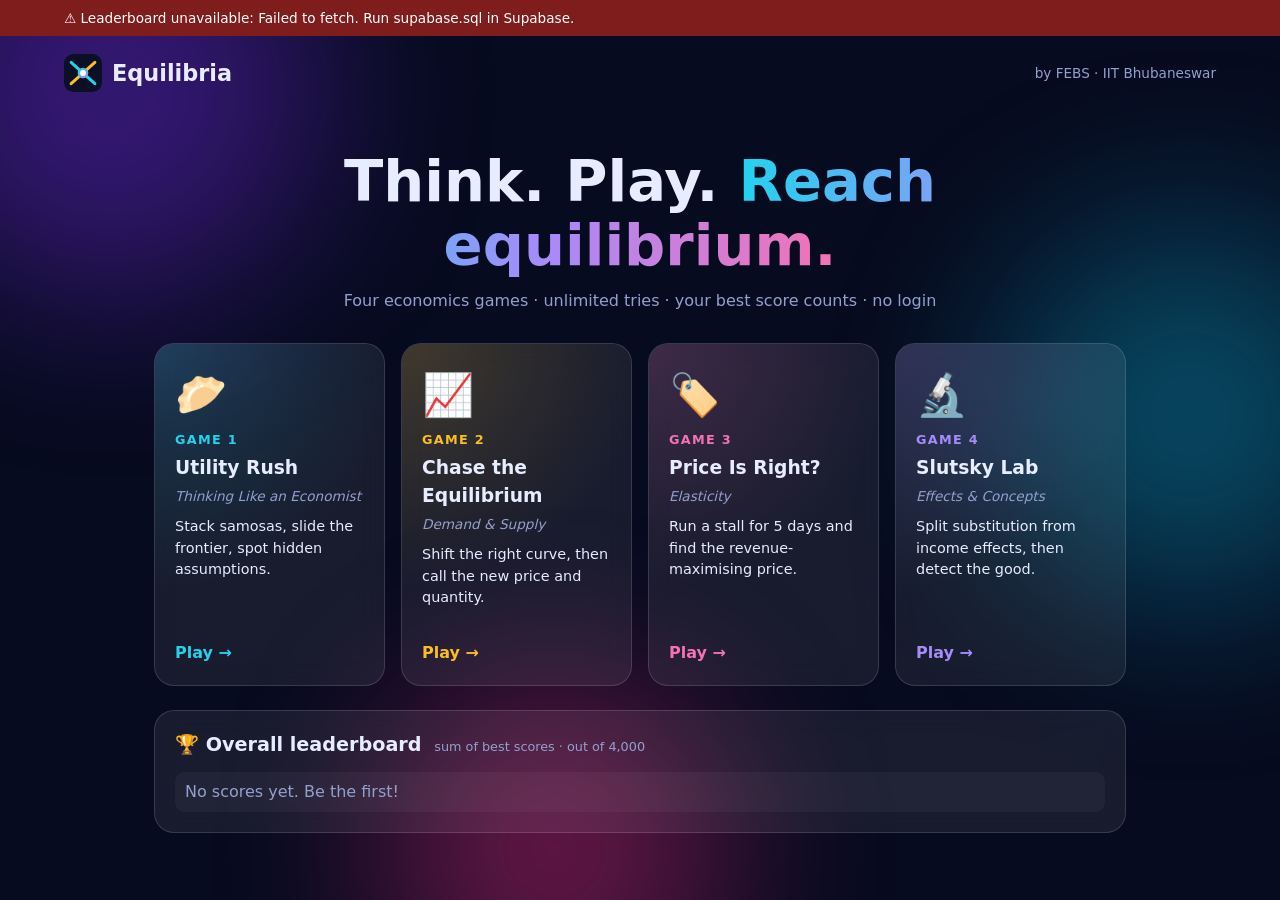
==== index.html @ 471b41bf "Add files via upload" ====
<!doctype html><html lang="en"><head><meta charset="utf-8"><meta name="viewport" content="width=device-width,initial-scale=1"><title>Equilibria · FEBS Economics Games</title><link rel="icon" href="[data-uri]"><style>*{box-sizing:border-box;margin:0}
:root{--bg:#070b1f;--g:rgba(255,255,255,.07);--b:rgba(255,255,255,.14);--t:#e8ecff;--m:#93a0cf;--c:#22d3ee}
body{font:16px/1.5 system-ui,Segoe UI,Roboto,sans-serif;background:var(--bg);color:var(--t);min-height:100vh;overflow-x:hidden}
.blob{position:fixed;border-radius:50%;filter:blur(90px);opacity:.45;z-index:-1;animation:fl 14s ease-in-out infinite alternate}
.b1{width:420px;height:420px;background:#6d28d9;top:-120px;left:-100px}.b2{width:380px;height:380px;background:#0891b2;right:-100px;top:25%;animation-delay:-5s}.b3{width:340px;height:340px;background:#db2777;bottom:-120px;left:30%;animation-delay:-9s}
@keyframes fl{to{transform:translate(60px,40px) scale(1.15)}}
header{display:flex;align-items:center;justify-content:space-between;padding:18px 5vw}
.brand{display:flex;align-items:center;gap:10px;font-weight:800;font-size:1.4rem;color:var(--t);text-decoration:none}.brand img{width:38px}
.tag{color:var(--m);font-size:.85rem}
main{max-width:1100px;margin:auto;padding:0 5vw 60px}
.hero{text-align:center;padding:40px 0 30px}.hero h1{font-size:clamp(2rem,6vw,3.6rem);line-height:1.1}
.hero h1 span{background:linear-gradient(90deg,#22d3ee,#a78bfa,#f472b6);-webkit-background-clip:text;background-clip:text;color:transparent}.hero p{color:var(--m);margin-top:12px}
.grid{display:grid;grid-template-columns:repeat(auto-fit,minmax(230px,1fr));gap:16px;margin-bottom:24px}
.card,.panel{background:var(--g);border:1px solid var(--b);border-radius:20px;backdrop-filter:blur(14px);padding:20px}
.card{display:flex;flex-direction:column;gap:4px;text-decoration:none;color:var(--t);transition:.25s;position:relative;overflow:hidden}
.card:before{content:"";position:absolute;inset:0;background:radial-gradient(circle at 0 0,var(--c),transparent 60%);opacity:.18}
.card:hover{transform:translateY(-6px);border-color:var(--c);box-shadow:0 12px 40px -10px var(--c)}
.card>*{position:relative}.card .em{font-size:2.6rem}.card b{color:var(--c);font-size:.8rem;text-transform:uppercase;letter-spacing:.1em}
.card i{color:var(--m);font-size:.85rem}.card p{font-size:.9rem;margin:6px 0;flex:1}.bestline{color:#fbbf24;font-size:.85rem;min-height:1.3em}
.go{font-weight:700;color:var(--c)}
h2{font-size:1.2rem;margin-bottom:12px}h2 small{color:var(--m);font-weight:400;font-size:.8rem;margin-left:6px}
.lb{list-style:none;padding:0}.lb li{display:flex;gap:10px;padding:8px 10px;border-radius:10px;align-items:center}
.lb li:nth-child(odd){background:rgba(255,255,255,.04)}.lb .me{outline:1px solid #fbbf24}
.rk{width:2rem;text-align:center}.nm{flex:1;overflow:hidden;text-overflow:ellipsis;white-space:nowrap}.sc{font-weight:800;color:#fbbf24}.empty{color:var(--m)}
.back{color:var(--m);text-decoration:none;display:inline-block;margin:8px 0 14px}
.gwrap{display:grid;grid-template-columns:1fr 300px;gap:16px}@media(max-width:850px){.gwrap{grid-template-columns:1fr}}
.play{border-top:3px solid var(--c)}
.btn{background:linear-gradient(135deg,#22d3ee,#8b5cf6);color:#fff;border:0;border-radius:12px;padding:11px 22px;font-weight:700;font-size:1rem;cursor:pointer;margin:8px 6px 0 0;transition:.2s}
.btn:hover{transform:scale(1.04)}.btn:disabled{opacity:.4;cursor:default;transform:none}.btn.ghost{background:transparent;border:1px solid var(--b)}
.rnd{color:var(--c);font-size:.8rem;text-transform:uppercase;letter-spacing:.08em;margin-bottom:8px}.mut{color:var(--m);font-size:.9rem}
.intro p{color:var(--m);margin:10px 0 14px}.intro b{color:var(--t)}
.claim{font-size:1.2rem;font-weight:600;margin:10px 0 14px}
.opts{display:grid;gap:10px}.opt{background:var(--g);border:1px solid var(--b);color:var(--t);border-radius:12px;padding:12px;font-size:.95rem;cursor:pointer;text-align:left;transition:.2s}
.opt:hover,.opt.sel{border-color:var(--c);background:rgba(34,211,238,.15)}.opt.ok{background:rgba(52,211,153,.3);border-color:#34d399}.opt.bad{background:rgba(244,63,94,.3);border-color:#f43f5e}
.opt.sm{padding:6px 12px;display:inline-block;margin:3px}.grp{display:flex;flex-wrap:wrap;align-items:center;margin:4px 0}.grp span{width:80px;color:var(--m);font-size:.85rem}
.bar{height:8px;background:var(--g);border-radius:9px;overflow:hidden;margin-bottom:12px}.bar i{display:block;height:100%;width:100%;background:linear-gradient(90deg,#34d399,#fbbf24,#f43f5e)}
.stats{display:flex;gap:12px;margin:10px 0}.stats div{flex:1;background:var(--g);border-radius:12px;padding:10px;text-align:center;font-size:.8rem;color:var(--m)}.stats b{display:block;font-size:1.5rem;color:var(--t);letter-spacing:0}
.food{font-size:2rem;min-height:3rem;word-break:break-all}.row{display:flex;flex-wrap:wrap}
.result{text-align:center}.big{font-size:4.5rem;font-weight:900;background:linear-gradient(90deg,#fbbf24,#f472b6);-webkit-background-clip:text;background-clip:text;color:transparent}.big small{font-size:1.2rem}
input{background:rgba(0,0,0,.3);border:1px solid var(--b);color:var(--t);border-radius:10px;padding:10px;font-size:1rem;width:100%;max-width:320px;margin:10px 0}
input[type=range]{padding:0;max-width:none;accent-color:#22d3ee}
.cv{width:100%;max-width:420px;border-radius:12px;display:block;margin:8px 0;cursor:crosshair}
svg.g{width:100%;max-width:380px;background:rgba(0,0,0,.25);border-radius:12px}
#fb{margin:10px 0;min-height:1.4em}
</style></head><body>
<div class="blob b1"></div><div class="blob b2"></div><div class="blob b3"></div>
<header><a class="brand" href="#"><img src="[data-uri]" alt="" width="38" height="38">Equilibria</a><span class="tag">by FEBS · IIT Bhubaneswar</span></header>
<main id="app"></main>
<script>
// Supabase settings. OPEN_GAMES: how many games are playable (1-4). Raise it for weekly drops.
window.CFG={URL:'https://hhmgivitibmvvenoteiv.supabase.co',KEY:'sb_publishable_dY3kcPyEpE-S2YPfKL8wiQ_-fAXM32Q',OPEN_GAMES:4};

const $=(s,e=document)=>e.querySelector(s),R=(a,b)=>a+Math.random()*(b-a),RI=(a,b)=>Math.floor(R(a,b+1)),sh=a=>[...a].sort(()=>Math.random()-.5);
const timers=[],every=(f,ms)=>{const i=setInterval(f,ms);timers.push(i);return i},clearTimers=()=>timers.splice(0).forEach(clearInterval);
const G={};
const grp=(id,lab,o)=>`<div class="grp" id="${id}"><span>${lab}</span>${o.map(([v,t])=>`<button class="opt sm" data-v="${v}">${t}</button>`).join('')}</div>`;
const grpInit=el=>el.querySelectorAll('.grp').forEach(g=>g.querySelectorAll('button').forEach(b=>b.onclick=()=>{g.querySelectorAll('button').forEach(x=>x.classList.remove('sel'));b.classList.add('sel')}));
const val=(el,id)=>{const b=$('#'+id+' .sel',el);return b?b.dataset.v:null};
const nextBtn=(el,f,t='Next →')=>{el.insertAdjacentHTML('beforeend',`<button class="btn" id="nx">${t}</button>`);$('#nx',el).onclick=f};

/* ---------- GAME 1: Utility Rush ---------- */
const CL=[
['Sales rose after the ad, so the ad worked.','Nothing else that could raise sales changed (ceteris paribus)','Ads always pay for themselves','Sales can only go up'],
['Cities with more police have more crime, so police cause crime.','Police numbers do not respond to crime levels','Crime is measured in numbers','All cities are the same size'],
['Students who skip breakfast score lower, so breakfast boosts marks.','Nothing else (sleep, family income) differs between the groups','Breakfast is a normal good','Marks cannot be improved'],
['Raising the minimum wage will cut jobs, because wages are a cost.','Demand and productivity stay unchanged when wages rise','Wages are paid monthly','Firms never hire'],
['What is good for one household must be good for the whole economy.','The whole economy behaves just like one household','Households never save','Economies have no households'],
['Ice cream sales and drownings rise together, so ice cream causes drowning.','No third factor (hot weather) drives both','Ice cream is an inferior good','Swimming is free'],
['Tea price rose and tea sales also rose, so the law of demand is wrong.','Tastes, income and other prices stayed the same','Tea is always a Giffen good','Sales equal price']];
G[1]={intro:'<h3>3 rounds · 1000 pts</h3><p><b>1 · Samosa Stack (400)</b> Eat to raise total utility, then bank before marginal utility turns negative. The hidden curve changes every try.<br><b>2 · Six-Hour Frontier (300)</b> Split 6 hours between study and gaming to meet each scenario.<br><b>3 · Spot the Assumption (300)</b> Tap the buried assumption. Faster is better.</p>',
play(el,done){let s1=0,s2=0;
const foods=sh([['🥟','Samosa'],['🍕','Pizza slice'],['🍦','Ice cream'],['🍜','Noodles']]).slice(0,3);let fi=0;
const food=()=>{const [em,nm]=foods[fi],u0=RI(24,40),d=R(3,6.5),mu=[];for(let i=0;i<14;i++)mu.push(Math.round(u0-d*i+R(-1.5,1.5)));
let c=0,bt=1;mu.forEach(m=>{c+=m;bt=Math.max(bt,c)});let k=0,tot=0;
const ui=()=>{el.innerHTML=`<div class="rnd">Round 1 · food ${fi+1}/3</div><div class="food">${em.repeat(Math.min(k,12))||'🍽️'}</div><h3>${nm}</h3><div class="stats"><div>Eaten<b>${k}</b></div><div>Total utility<b>${tot}</b></div><div>Last marginal<b>${k?mu[k-1]:'—'}</b></div></div><div class="row"><button class="btn" id="eat" ${k>=14?'disabled':''}>Eat one</button><button class="btn ghost" id="bank">Bank it</button></div>`;
$('#eat',el).onclick=()=>{tot+=mu[k];k++;ui()};$('#bank',el).onclick=()=>{s1+=400/3*Math.max(0,tot)/bt;fi++;fi<3?food():r2()}};ui()};
const r2=()=>{const S=sh([['📝 Surprise test tomorrow! Study at least 5 hours.',(s,g)=>s>=5],['🎮 Gaming tournament tonight! Game at least 4 hours.',(s,g)=>g>=4],['⚖️ House rule: neither activity may exceed the other by more than 1 hour.',(s,g)=>Math.abs(s-g)<=1],['📚 Exam in 2 days: study at least 3 hours, game at most 3.',(s,g)=>s>=3&&g<=3]]).slice(0,3);let i=0;
const sc=()=>{if(i>=3){r3();return}el.innerHTML=`<div class="rnd">Round 2 · frontier ${i+1}/3</div><div class="claim">${S[i][0]}</div><p class="mut">You have 6 hours. Using all of them puts you <b>on</b> the frontier.</p>Study: <b id="sv">3</b>h <input type="range" id="s" min="0" max="6" value="3"><br>Gaming: <b id="gv">3</b>h <input type="range" id="g" min="0" max="6" value="3"><div id="fb"></div><button class="btn" id="ok">Lock in</button>`;
const up=()=>{$('#sv',el).textContent=$('#s',el).value;$('#gv',el).textContent=$('#g',el).value};$('#s',el).oninput=$('#g',el).oninput=up;
$('#ok',el).onclick=function(){const s=+$('#s',el).value,g=+$('#g',el).value,on=s+g==6,goal=S[i][1](s,g);s2+=100*(.5*on+.5*goal);this.remove();$('#fb',el).innerHTML=(on?'✅ On the frontier. ':s+g<6?'⚠️ Inside the frontier (wasted time). ':'🚫 Beyond the frontier (impossible). ')+(goal?'✅ Goal met.':'❌ Goal missed.');i++;nextBtn(el,sc)};};sc()};
const r3=()=>{const cs=sh(CL).slice(0,6);let i=0,s3=0;const nx=()=>{if(i>=6){done(s1+s2+s3);return}const [q,ok,...bad]=cs[i],T=12000,t0=Date.now();
el.innerHTML=`<div class="rnd">Round 3 · ${i+1}/6 · tap the hidden assumption</div><div class="claim">“${q}”</div><div class="bar"><i id="bar"></i></div><div class="opts">${sh([ok,...bad]).map(o=>`<button class="opt">${o}</button>`).join('')}</div>`;
let over=false;const iv=every(()=>{const l=Math.max(0,1-(Date.now()-t0)/T);const b=$('#bar',el);if(b)b.style.width=l*100+'%';if(l<=0&&!over){over=true;clearInterval(iv);i++;nx()}},100);
el.querySelectorAll('.opt').forEach(b=>b.onclick=()=>{if(over)return;over=true;clearInterval(iv);const l=Math.max(0,1-(Date.now()-t0)/T),good=b.textContent==ok;if(good)s3+=25+25*l;b.classList.add(good?'ok':'bad');i++;setTimeout(nx,700)})};nx()};
food()}};

/* ---------- GAME 2: Chase the Equilibrium ---------- */
const LV=[[300,[['Incomes rise (pizza is a normal good)',1,0],['A viral trend makes pizza fashionable',1,0],['Cheese prices jump',0,-1],['New ovens make baking cheaper and faster',0,1],['A health scare turns people off pizza',-1,0],['A failed wheat harvest makes flour costly',0,-1],['A new college brings thousands of extra buyers',1,0]],6],
[350,[['The price of pizza itself falls',0,0],['Incomes rise, but the good is an inferior good (instant noodles)',-1,0],['Buyers expect pizza prices to rise next month',1,0],['The price of pizza itself rises',0,0],['Price of burgers (a substitute) falls',-1,0],['Sellers expect higher prices next month and hold stock back',0,-1],['A per-unit tax is imposed on sellers',0,-1]],6],
[350,[['Pizza turns fashionable AND ovens improve',1,1],['Incomes rise AND cheese costs surge',1,-1],['Health scare AND new technology',-1,1],['Fad fades AND flour costs soar',-1,-1],['Tastes improve AND input costs fall',1,1],['Incomes fall AND sellers face a tax',-1,-1]],5]];
const gsvg=(dd,ds,rev)=>{const sd=dd*40,ss=ds*40,D=o=>`x1="40" y1="${40-o*2/3}" x2="280" y2="${40+(240-o)*2/3}"`,S=o=>`x1="40" y1="${200+o*2/3}" x2="280" y2="${200-(240-o)*2/3}"`,ex=160+(sd+ss)/2,ey=40+(ex-40-sd)*2/3;
return `<svg class="g" viewBox="0 0 320 240"><defs><clipPath id="cp"><rect x="40" y="20" width="250" height="200"/></clipPath></defs><path d="M40 20V220H290" stroke="#93a0cf" fill="none"/><text x="292" y="226" fill="#93a0cf" font-size="11">Q</text><text x="28" y="16" fill="#93a0cf" font-size="11">P</text><g clip-path="url(#cp)" stroke-width="3" stroke-linecap="round"><line ${D(0)} stroke="#22d3ee" ${rev?'stroke-dasharray="5 5" opacity=".4"':''}/><line ${S(0)} stroke="#fbbf24" ${rev?'stroke-dasharray="5 5" opacity=".4"':''}/>${rev?`<line ${D(sd)} stroke="#22d3ee"/><line ${S(ss)} stroke="#fbbf24"/>`:''}</g><text x="250" y="190" fill="#22d3ee" font-size="12">D</text><text x="250" y="60" fill="#fbbf24" font-size="12">S</text><circle cx="160" cy="120" r="4" fill="#fff" opacity=".6"/>${rev?`<circle cx="${ex}" cy="${ey}" r="7" fill="#f472b6" stroke="#fff" stroke-width="2"/>`:''}</svg>`};
G[2]={intro:'<h3>3 levels · 1000 pts</h3><p>An event hits the pizza market. Choose whether <b>demand</b> and <b>supply</b> shift left, right, or not at all (a price change is only a <i>movement</i>), then call the new <b>price</b> and <b>quantity</b>. Use <b>?</b> when the effect is ambiguous and <b>—</b> for no change. Speed earns a bonus on perfect calls.</p>',
play(el,done){let s=0,li=0,ei=0;const pools=LV.map(l=>sh(l[1]));
const w=x=>x>0?'shifts right':x<0?'shifts left':'does not shift',sym=x=>x==1?'rises':x==-1?'falls':x=='x'?'is ambiguous':'is unchanged';
const nx=()=>{if(ei>=LV[li][2]){li++;ei=0}if(li>=3){done(s);return}ev()};
const ev=()=>{const [txt,dD,dS]=pools[li][ei],base=LV[li][0]/LV[li][2],t0=Date.now(),sg=[[-1,'← Left'],[0,'No shift'],[1,'Right →']],pq=[[1,'↑'],[-1,'↓'],['x','?'],[0,'—']];
el.innerHTML=`<div class="rnd">Level ${li+1} · event ${ei+1}/${LV[li][2]} · score ${Math.round(s)}</div><div class="claim">${txt}</div><div id="gr">${gsvg(0,0,0)}</div>${grp('gd','Demand',sg)}${grp('gs','Supply',sg)}${grp('gp','Price',pq)}${grp('gq','Quantity',pq)}<div id="fb"></div><button class="btn" id="ok">Lock in</button>`;grpInit(el);
$('#ok',el).onclick=function(){const a=['gd','gs','gp','gq'].map(i=>val(el,i));if(a.includes(null)){$('#fb',el).textContent='Pick an answer in every row.';return}
const pe=(!dD&&!dS)?0:(dD*-dS<0?'x':Math.sign(dD-dS)),qe=(!dD&&!dS)?0:(dD*dS<0?'x':Math.sign(dD+dS));
const c=[dD,dS,pe,qe].filter((e,i)=>String(e)==a[i]).length;s+=base*(.75*c/4+(c==4?.25*Math.max(0,1-(Date.now()-t0)/20000):0));
$('#gr',el).innerHTML=gsvg(dD,dS,1);$('#fb',el).innerHTML=`${c==4?'✅ Perfect!':'❌ '+c+'/4 right.'} Demand ${w(dD)}, supply ${w(dS)}; price ${sym(pe)}, quantity ${sym(qe)}.`;this.remove();ei++;nextBtn(el,nx)}};
nx()}};

/* ---------- GAME 3: Price Is Right? ---------- */
G[3]={intro:'<h3>5 days · 1000 pts</h3><p>Each day you sell one product with a <b>hidden</b> demand. You get <b>3 test sales</b> to learn how buyers react, then <b>commit</b> a price. Each day scores your revenue against the best possible. Some days the market changes under you.</p>',
play(el,done){const PR=[['🧂','Salt','An everyday essential.',60,200,6],['👟','Designer shoes','A luxury item.',9000,80,.6],null,['🍕','Pizza','A rival pizzeria just cut its prices by 20%!',500,150,.8,.85,.7],['🍅','Tomatoes','Bumper harvest: the market is flooded with supply!',60,200,3,.6,1.4]];
PR[2]=sh([['📱','Phone charger','Mystery product. No hints today.',800,120,2],['🍚','Rice','Mystery product. No hints today.',90,250,4.5],['🎧','Earbuds','Mystery product. No hints today.',3000,90,.7]])[0];let d=0,tot=0;
const day=()=>{if(d>=5){done(tot);return}const [em,nm,note,p,q,k,pf=1,qf=1]=PR[d],Pm=p*R(.88,1.12)*pf,Qm=q*R(.88,1.12)*qf,ref=Math.round(p*pf/2),Qf=x=>Math.max(0,Qm*(1-Math.pow(x/Pm,k)));
let best=1;for(let x=1;x<Pm;x+=Pm/300)best=Math.max(best,x*Qf(x));let left=3,log=[];
el.innerHTML=`<div class="rnd">Day ${d+1}/5 · score ${Math.round(tot)}</div><div class="food">${em}</div><h3>${nm}</h3><p class="mut">${note} Last week's price: ₹${ref}</p><div>Price: <b>₹<span id="pv">${ref}</span></b></div><input type="range" id="pr" min="${Math.round(ref*.25)}" max="${Math.round(ref*2.4)}" step="${Math.max(1,Math.round(ref/100))}" value="${ref}"><div class="row"><button class="btn ghost" id="test">Test sale (3 left)</button><button class="btn" id="com">Commit price</button></div><div id="log" class="mut"></div><div id="fb"></div>`;
$('#pr',el).oninput=()=>$('#pv',el).textContent=$('#pr',el).value;
$('#test',el).onclick=function(){const P=+$('#pr',el).value,n=Math.round(Qf(P)*(1+R(-.04,.04)));log.push(`₹${P} → ${n} sold (₹${P*n})`);left--;this.textContent=`Test sale (${left} left)`;if(!left)this.disabled=true;$('#log',el).innerHTML=log.join('<br>')};
$('#com',el).onclick=function(){const P=+$('#pr',el).value,rv=P*Math.round(Qf(P)),r=Math.min(1,rv/best),pts=200*r*r;tot+=pts;this.remove();$('#test',el).remove();$('#pr',el).disabled=true;$('#fb',el).innerHTML=`Revenue ₹${Math.round(rv)} · best possible ₹${Math.round(best)} · <b>${Math.round(r*100)}%</b> → +${Math.round(pts)} pts`;d++;nextBtn(el,day,d>=5?'Finish':'Next day →')}};day()}};

/* ---------- GAME 4: Slutsky Lab ---------- */
const DET=[['normal','Fresh fruit','kg'],['normal','Cinema tickets','tickets'],['inferior','Cheap instant noodles','packs'],['inferior','Third-class train tickets','trips'],['giffen','Staple rice (very poor household)','kg'],['giffen','Cheap bread (very poor household)','loaves'],['veblen','Luxury designer watch','units'],['veblen','Premium perfume','bottles']];
const EXP={normal:'Income up → buy more; price up → buy less.',inferior:'Income up → buy LESS; price up → buy less.',giffen:'Income up → buy less; price up → buy MORE (income effect beats substitution).',veblen:'Income up → buy more; price up → buy MORE (status good).'};
G[4]={intro:'<h3>3 rounds · 1000 pts</h3><p><b>A · Best bundle (250)</b> Asha has a budget. Click her best bundle on the line; brighter colours mean more satisfaction.<br><b>B · Split the effect (400)</b> The samosa price falls. Find her new bundle, then slide the compensated budget line until it just touches her old indifference curve.<br><b>C · Goods Detective (350)</b> Classify mystery goods from their data.</p>',
play(el,done){const a=[.4,.5,.6][RI(0,2)],M=120,py=10,p0=6,p1=3,u=(x,y)=>Math.pow(x,a)*Math.pow(y,1-a);
const x0=a*M/p0,y0=(1-a)*M/py,U0=u(x0,y0),x1=a*M/p1,y1=y0,xh=U0*Math.pow(a/(1-a)*py/p1,1-a),yh=xh*(1-a)/a*p1/py,Mc=p1*xh+py*yh;
const W=320,HH=250,X0=30,Y0=225,SX=280/42,SY=205/14,sx=x=>X0+x*SX,sy=y=>Y0-y*SY;
const hm=document.createElement('canvas');hm.width=W;hm.height=HH;const h=hm.getContext('2d'),um=u(42,14);
for(let i=X0;i<X0+280;i+=2)for(let j=Y0-205;j<Y0;j+=2){const t=Math.pow(u((i-X0)/SX,(Y0-j)/SY)/um,.6);h.fillStyle=`hsl(${265-t*215},80%,${14+t*46}%)`;h.fillRect(i,j,2,2)}
h.strokeStyle='#fff8';h.strokeRect(X0,Y0-205,280,205);h.fillStyle='#fff';h.font='11px sans-serif';h.fillText('Samosas →',X0+210,Y0+14);h.fillText('↑ Chai',2,Y0-195);
const cv=document.createElement('canvas');cv.width=W;cv.height=HH;cv.className='cv';const c=cv.getContext('2d');
const draw=f=>{c.drawImage(hm,0,0);f&&f()},line=(m,p,col,w=2,dash=[])=>{c.strokeStyle=col;c.lineWidth=w;c.setLineDash(dash);c.beginPath();c.moveTo(sx(0),sy(m/py));c.lineTo(sx(m/p),sy(0));c.stroke();c.setLineDash([])},
dot=(x,y,col)=>{c.fillStyle=col;c.strokeStyle='#000';c.lineWidth=1.5;c.beginPath();c.arc(sx(x),sy(y),6,0,7);c.fill();c.stroke()},
ind=U=>{c.strokeStyle='#fff';c.lineWidth=2;c.beginPath();let on=0;for(let x=.4;x<=42;x+=.2){const y=Math.pow(U/Math.pow(x,a),1/(1-a));if(y>14){on=0;continue}on?c.lineTo(sx(x),sy(y)):c.moveTo(sx(x),sy(y));on=1}c.stroke()};
const head=(t,p)=>{el.innerHTML=`<div class="rnd">${t}</div><p class="mut">${p}</p>`;el.appendChild(cv)};
let sA=0,sB1=0,sB2=0;
const choose=(title,p,m,max,ghost,next)=>{head(title,`Asha has ₹${m}. Samosa ₹${p}, chai ₹${py}. Click along the white budget line.`);el.insertAdjacentHTML('beforeend','<div id="info" class="mut">Nothing picked yet</div><button class="btn" id="ok">Lock in</button>');let pt=null;
const rd=()=>draw(()=>{ghost&&ghost();line(m,p,'#fff',3);pt&&dot(pt[0],pt[1],'#fbbf24')});rd();
cv.onclick=e=>{const r=cv.getBoundingClientRect(),x=((e.clientX-r.left)*W/r.width-X0)/SX,xx=Math.max(.2,Math.min(m/p-.2,x));pt=[xx,(m-p*xx)/py];rd();$('#info',el).textContent=`${xx.toFixed(1)} samosas, ${pt[1].toFixed(1)} chai`};
$('#ok',el).onclick=function(){if(!pt)return;const xs=a*m/p,ys=(1-a)*m/py,s=max*Math.pow(Math.min(1,u(...pt)/u(xs,ys)),30);rd();dot(xs,ys,'#34d399');this.remove();$('#info',el).innerHTML=`Best bundle: <b>${xs.toFixed(1)} samosas, ${ys.toFixed(1)} chai</b> (green). You earned <b>${Math.round(s)}/${max}</b>.`;nextBtn(el,()=>next(s))}};
const B2=()=>{head('Round B · compensated budget line','Slide the dashed yellow line (same new prices) until it just touches the white curve: the income Asha needs to stay as happy as before.');
el.insertAdjacentHTML('beforeend',`<input type="range" id="m" min="40" max="120" value="120"><div id="info" class="mut">Compensated income: ₹120</div><button class="btn" id="ok">Lock in</button>`);
const rd=()=>draw(()=>{ind(U0);line(M,p1,'#fff6',1.5,[4,4]);line(+$('#m',el).value,p1,'#fbbf24',3);dot(x0,y0,'#22d3ee');dot(x1,y1,'#f472b6')});rd();
$('#m',el).oninput=()=>{rd();$('#info',el).textContent='Compensated income: ₹'+$('#m',el).value};
$('#ok',el).onclick=function(){const m=+$('#m',el).value;sB2=250*Math.max(0,1-Math.abs(m-Mc)/20);draw(()=>{ind(U0);line(Mc,p1,'#34d399',3);dot(x0,y0,'#22d3ee');dot(xh,yh,'#fbbf24');dot(x1,y1,'#f472b6')});this.remove();$('#m',el).disabled=true;
$('#info',el).innerHTML=`Correct income ≈ ₹${Mc.toFixed(0)}. <b>Substitution effect:</b> ${x0.toFixed(1)} → ${xh.toFixed(1)} samosas. <b>Income effect:</b> ${xh.toFixed(1)} → ${x1.toFixed(1)}. +${Math.round(sB2)}/250`;nextBtn(el,C)}};
const C=()=>{const gs=sh(DET).slice(0,5);let i=0,sC=0;const nx=()=>{if(i>=5){done(sA+sB1+sB2+sC);return}const [ty,nm,un]=gs[i],q=RI(8,20),f=()=>R(1.25,1.5),dn=()=>R(.65,.8),inc=ty=='normal'||ty=='veblen'?1:-1,pr=ty=='normal'||ty=='inferior'?-1:1;
const ch=(v,dir)=>Math.max(1,Math.round(v*(dir>0?f():dn())));const qi=ch(q,inc),qp=ch(q,pr);
el.innerHTML=`<div class="rnd">Round C · mystery good ${i+1}/5</div><div class="claim">${nm}</div><div class="stats"><div>Income +25%<b>${q}→${qi}</b>${un}</div><div>Price +20%<b>${q}→${qp}</b>${un}</div></div><p class="mut">Which kind of good is this?</p><div class="opts">${['normal','inferior','giffen','veblen'].map(t=>`<button class="opt" data-t="${t}">${t[0].toUpperCase()+t.slice(1)} good</button>`).join('')}</div><div id="fb"></div>`;
el.querySelectorAll('.opt').forEach(b=>b.onclick=()=>{const g=b.dataset.t==ty;if(g)sC+=70;el.querySelectorAll('.opt').forEach(x=>x.onclick=null);b.classList.add(g?'ok':'bad');$('#fb',el).innerHTML=(g?'✅ ':'❌ It is a <b>'+ty+'</b> good. ')+EXP[ty];i++;nextBtn(el,nx,i>=5?'Finish':'Next →')})};nx()};
choose('Round A · Best bundle',p0,M,250,null,s=>{sA=s;choose('Round B · New bundle',p1,M,150,()=>line(M,p0,'#fff6',1.5,[4,4]),s2=>{sB1=s2;B2()})})}};

const app=$('#app'),H={apikey:CFG.KEY,'Content-Type':'application/json'};
const GAMES=[
{t:'Utility Rush',s:'Thinking Like an Economist',e:'🥟',c:'#22d3ee',d:'Stack samosas, slide the frontier, spot hidden assumptions.'},
{t:'Chase the Equilibrium',s:'Demand & Supply',e:'📈',c:'#fbbf24',d:'Shift the right curve, then call the new price and quantity.'},
{t:'Price Is Right?',s:'Elasticity',e:'🏷️',c:'#f472b6',d:'Run a stall for 5 days and find the revenue-maximising price.'},
{t:'Slutsky Lab',s:'Effects & Concepts',e:'🔬',c:'#a78bfa',d:'Split substitution from income effects, then detect the good.'}];
let rows=[],cur=0;
const esc=s=>String(s).replace(/[&<>"']/g,c=>({'&':'&amp;','<':'&lt;','>':'&gt;','"':'&quot;',"'":'&#39;'}[c]));
async function load(){try{const r=await fetch(CFG.URL+'/rest/v1/scores?select=name,game,score,time_ms,created_at&limit=5000',{headers:{apikey:CFG.KEY}});const j=await r.json();if(!Array.isArray(j))throw (j.message||r.status);rows=j;note('')}catch(e){note('⚠️ Leaderboard unavailable: '+(e.message||e)+'. Run supabase.sql in Supabase.')}draw()}
function note(t){let n=$('#note');if(!n){n=document.createElement('div');n.id='note';n.style.cssText='background:#7f1d1d;color:#fff;padding:8px 5vw;font-size:.85rem';document.body.prepend(n)}n.textContent=t;n.style.display=t?'block':'none'}
function board(g){const m={};rows.forEach(r=>{if(g&&r.game!=g)return;const k=r.name.toLowerCase()+'|'+r.game,o=m[k];if(!o||r.score>o.score||(r.score==o.score&&r.time_ms<o.time_ms))m[k]=r});
const b=Object.values(m);if(g)return b.map(r=>({name:r.name,score:r.score,time:r.time_ms,at:r.created_at})).sort((a,c)=>c.score-a.score||a.time-c.time||a.at.localeCompare(c.at));
const t={};b.forEach(r=>{const k=r.name.toLowerCase();t[k]=t[k]||{name:r.name,score:0,time:0};t[k].score+=r.score;t[k].time+=r.time_ms});return Object.values(t).sort((a,c)=>c.score-a.score||a.time-c.time)}
function lb(g,n){const me=(localStorage.eq_name||'').toLowerCase();return `<ol class="lb">${board(g).slice(0,n).map((r,i)=>`<li class="${r.name.toLowerCase()==me?'me':''}"><span class="rk">${['🥇','🥈','🥉'][i]||i+1}</span><span class="nm">${esc(r.name)}</span><span class="sc">${r.score}</span></li>`).join('')||'<li class="empty">No scores yet. Be the first!</li>'}</ol>`}
function draw(){const a=$('#lbHome');if(a)a.innerHTML=lb(0,15);const b=$('#lb');if(b)b.innerHTML=lb(cur,15);document.querySelectorAll('.bestline').forEach(e=>{const v=localStorage['eq_best_'+e.dataset.g];e.textContent=v?'Your best: '+v:''})}
function home(){cur=0;app.innerHTML=`<section class="hero"><h1>Think. Play. <span>Reach equilibrium.</span></h1><p>Four economics games · unlimited tries · your best score counts · no login</p></section>
<section class="grid">${GAMES.map((g,i)=>{const n=i+1,ok=n<=CFG.OPEN_GAMES;return `<a class="card" style="--c:${g.c}" href="${ok?'#g'+n:'#'}"><div class="em">${g.e}</div><b>Game ${n}</b><h3>${g.t}</h3><i>${g.s}</i><p>${g.d}</p><div class="bestline" data-g="${n}"></div><span class="go">${ok?'Play →':'🔒 Coming soon'}</span></a>`}).join('')}</section>
<section class="panel"><h2>🏆 Overall leaderboard <small>sum of best scores · out of 4,000</small></h2><div id="lbHome"></div></section>`;draw()}
function game(n){cur=n;const g=GAMES[n-1];app.innerHTML=`<a class="back" href="#">← All games</a><div class="gwrap"><section class="panel play" style="--c:${g.c}"><h2>${g.e} ${g.t} <small>${g.s}</small></h2><div id="stage"></div></section><aside class="panel"><h2>🏆 ${g.t} <small>best scores</small></h2><div id="lb"></div></aside></div>`;draw();run(n)}
function run(n){clearTimers();const st=$('#stage'),g=G[n];st.innerHTML=`<div class="intro">${g.intro}<button id="go" class="btn">Start</button></div>`;$('#go').onclick=()=>{const t0=Date.now();st.innerHTML='';g.play(st,sc=>finish(n,sc,Date.now()-t0))}}
const grade=s=>s>=900?'🏅 Brilliant!':s>=700?'🔥 Strong run':s>=450?'👍 Solid, try to beat it':'🌱 Keep practising';
function finish(n,sc,ms){clearTimers();sc=Math.round(Math.max(0,Math.min(1000,sc)));const k='eq_best_'+n;if(sc>(+localStorage[k]||0))localStorage[k]=sc;
$('#stage').innerHTML=`<div class="result"><div class="big">${sc}<small>/1000</small></div><p>${grade(sc)}</p><p class="mut">Time ${(ms/1000).toFixed(1)}s · only your best attempt counts</p><input id="nm" maxlength="24" placeholder="Your name (shown on leaderboard)" value="${esc(localStorage.eq_name||'')}"><div class="row" style="justify-content:center"><button id="sub" class="btn">Submit score</button><button id="again" class="btn ghost">Play again</button></div><p id="msg" class="mut"></p></div>`;
$('#again').onclick=()=>run(n);
$('#sub').onclick=async()=>{const nm=$('#nm').value.trim();if(!nm){$('#msg').textContent='Enter a name first.';return}localStorage.eq_name=nm;$('#sub').disabled=true;
try{const r=await fetch(CFG.URL+'/rest/v1/scores',{method:'POST',headers:{...H,Prefer:'return=minimal'},body:JSON.stringify({name:nm,game:n,score:sc,time_ms:ms})});if(!r.ok)throw new Error(r.status+' '+(await r.text()));$('#msg').textContent='✅ Submitted! It shows on the leaderboard if it is your best.';$('#sub').remove();load()}catch(e){$('#msg').textContent='Could not submit: '+e.message;$('#sub').disabled=false}}}
function route(){clearTimers();const m=/^#g([1-4])$/.exec(location.hash);m&&+m[1]<=CFG.OPEN_GAMES?game(+m[1]):home()}
onhashchange=route;route();load();setInterval(load,15000);

</script></body></html>
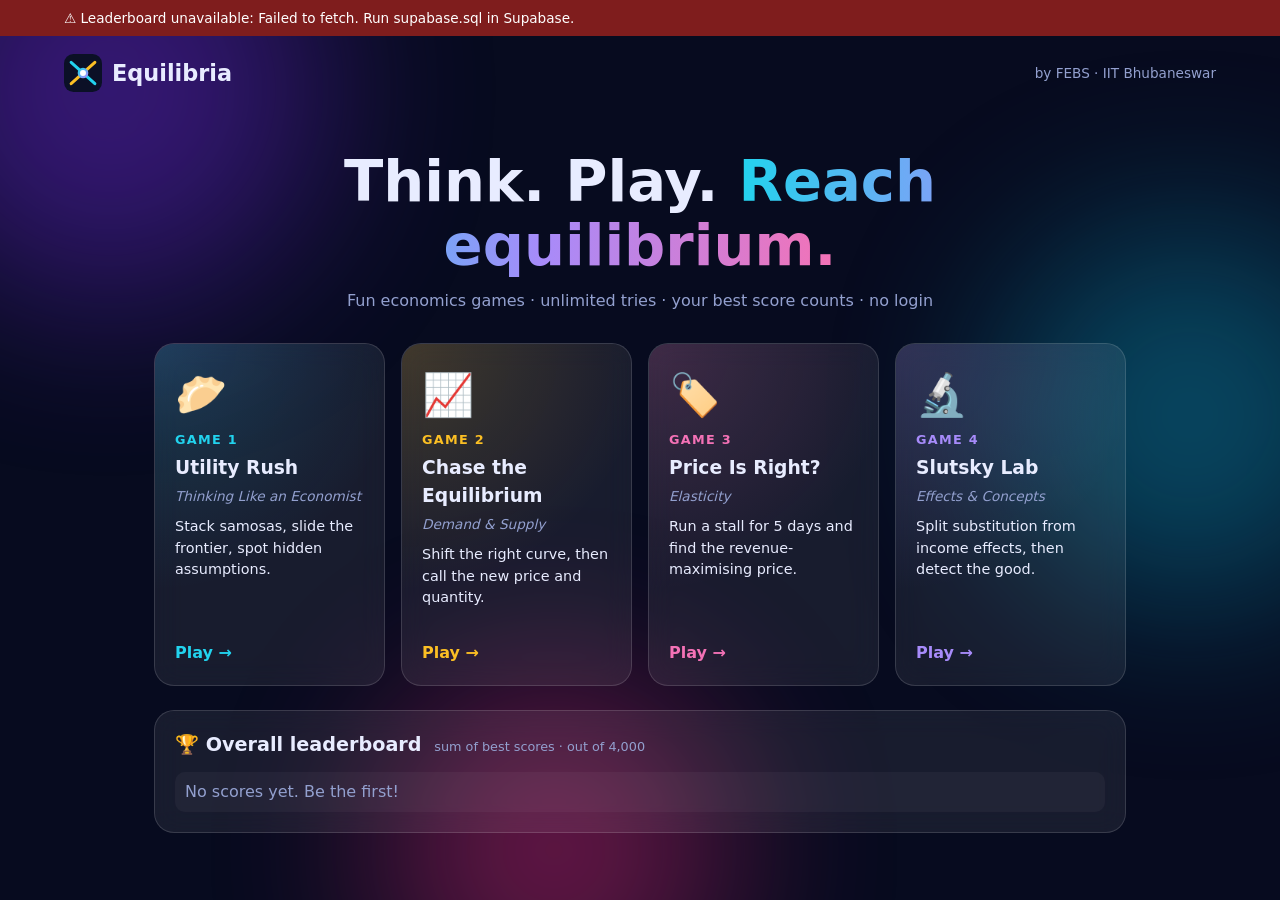
==== commit 3e7f84c8: "Update index.html" ====
--- a/index.html
+++ b/index.html
@@ -160,7 +160,7 @@
 const t={};b.forEach(r=>{const k=r.name.toLowerCase();t[k]=t[k]||{name:r.name,score:0,time:0};t[k].score+=r.score;t[k].time+=r.time_ms});return Object.values(t).sort((a,c)=>c.score-a.score||a.time-c.time)}
 function lb(g,n){const me=(localStorage.eq_name||'').toLowerCase();return `<ol class="lb">${board(g).slice(0,n).map((r,i)=>`<li class="${r.name.toLowerCase()==me?'me':''}"><span class="rk">${['🥇','🥈','🥉'][i]||i+1}</span><span class="nm">${esc(r.name)}</span><span class="sc">${r.score}</span></li>`).join('')||'<li class="empty">No scores yet. Be the first!</li>'}</ol>`}
 function draw(){const a=$('#lbHome');if(a)a.innerHTML=lb(0,15);const b=$('#lb');if(b)b.innerHTML=lb(cur,15);document.querySelectorAll('.bestline').forEach(e=>{const v=localStorage['eq_best_'+e.dataset.g];e.textContent=v?'Your best: '+v:''})}
-function home(){cur=0;app.innerHTML=`<section class="hero"><h1>Think. Play. <span>Reach equilibrium.</span></h1><p>Four economics games · unlimited tries · your best score counts · no login</p></section>
+function home(){cur=0;app.innerHTML=`<section class="hero"><h1>Think. Play. <span>Reach equilibrium.</span></h1><p>Fun economics games · unlimited tries · your best score counts · no login</p></section>
 <section class="grid">${GAMES.map((g,i)=>{const n=i+1,ok=n<=CFG.OPEN_GAMES;return `<a class="card" style="--c:${g.c}" href="${ok?'#g'+n:'#'}"><div class="em">${g.e}</div><b>Game ${n}</b><h3>${g.t}</h3><i>${g.s}</i><p>${g.d}</p><div class="bestline" data-g="${n}"></div><span class="go">${ok?'Play →':'🔒 Coming soon'}</span></a>`}).join('')}</section>
 <section class="panel"><h2>🏆 Overall leaderboard <small>sum of best scores · out of 4,000</small></h2><div id="lbHome"></div></section>`;draw()}
 function game(n){cur=n;const g=GAMES[n-1];app.innerHTML=`<a class="back" href="#">← All games</a><div class="gwrap"><section class="panel play" style="--c:${g.c}"><h2>${g.e} ${g.t} <small>${g.s}</small></h2><div id="stage"></div></section><aside class="panel"><h2>🏆 ${g.t} <small>best scores</small></h2><div id="lb"></div></aside></div>`;draw();run(n)}
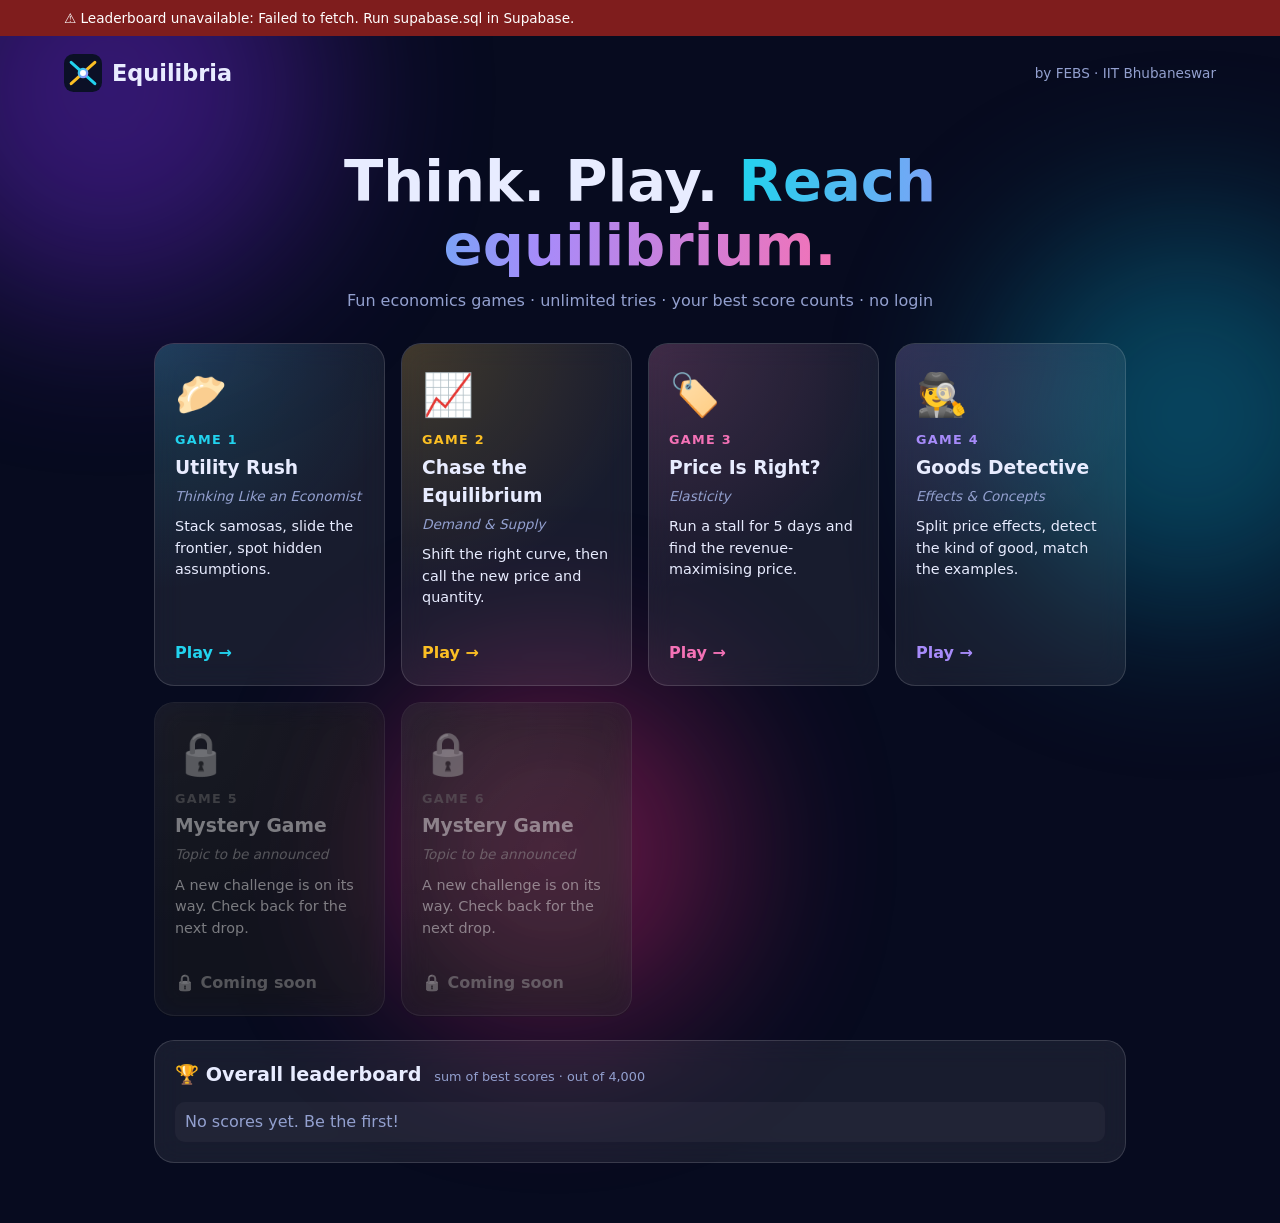
==== commit 206d13be: "Add files via upload" ====
--- a/index.html
+++ b/index.html
@@ -42,12 +42,19 @@
 .cv{width:100%;max-width:420px;border-radius:12px;display:block;margin:8px 0;cursor:crosshair}
 svg.g{width:100%;max-width:380px;background:rgba(0,0,0,.25);border-radius:12px}
 #fb{margin:10px 0;min-height:1.4em}
+.legend{background:rgba(0,0,0,.25);border:1px solid var(--b);border-radius:12px;padding:10px 14px;margin:10px 0;font-size:.82rem;color:var(--m)}
+.legend>b{color:var(--t);display:block;margin-bottom:4px}.legend ul{list-style:none;padding:0;display:grid;gap:3px 14px;grid-template-columns:repeat(auto-fit,minmax(210px,1fr))}.legend li b{color:var(--t)}
+.rules{background:rgba(0,0,0,.2);border:1px solid var(--b);border-radius:12px;padding:12px 16px;margin:14px 0;font-size:.88rem;color:var(--m)}
+.rules h4{color:var(--t);margin:12px 0 4px;font-size:.95rem}.rules h4:first-child{margin-top:0}.rules ul{padding-left:18px}.rules li{margin:3px 0}.rules b{color:var(--t)}
+details.rules summary{cursor:pointer;color:var(--c);font-weight:700}
+.hint{margin:8px 0;font-size:.85rem;color:var(--m)}.hint summary{cursor:pointer;color:var(--c)}
+.card.locked{filter:grayscale(1);opacity:.5;cursor:not-allowed}.card.locked:hover{transform:none;box-shadow:none;border-color:var(--b)}.card.locked .go{color:var(--m)}
 </style></head><body>
 <div class="blob b1"></div><div class="blob b2"></div><div class="blob b3"></div>
 <header><a class="brand" href="#"><img src="[data-uri]" alt="" width="38" height="38">Equilibria</a><span class="tag">by FEBS · IIT Bhubaneswar</span></header>
 <main id="app"></main>
 <script>
-// Supabase settings. OPEN_GAMES: how many games are playable (1-4). Raise it for weekly drops.
+// Supabase settings. OPEN_GAMES: how many games are playable (1-6). Raise it for weekly drops.
 window.CFG={URL:'https://hhmgivitibmvvenoteiv.supabase.co',KEY:'sb_publishable_dY3kcPyEpE-S2YPfKL8wiQ_-fAXM32Q',OPEN_GAMES:4};
 
 const $=(s,e=document)=>e.querySelector(s),R=(a,b)=>a+Math.random()*(b-a),RI=(a,b)=>Math.floor(R(a,b+1)),sh=a=>[...a].sort(()=>Math.random()-.5);
@@ -95,7 +102,7 @@
 const w=x=>x>0?'shifts right':x<0?'shifts left':'does not shift',sym=x=>x==1?'rises':x==-1?'falls':x=='x'?'is ambiguous':'is unchanged';
 const nx=()=>{if(ei>=LV[li][2]){li++;ei=0}if(li>=3){done(s);return}ev()};
 const ev=()=>{const [txt,dD,dS]=pools[li][ei],base=LV[li][0]/LV[li][2],t0=Date.now(),sg=[[-1,'← Left'],[0,'No shift'],[1,'Right →']],pq=[[1,'↑'],[-1,'↓'],['x','?'],[0,'—']];
-el.innerHTML=`<div class="rnd">Level ${li+1} · event ${ei+1}/${LV[li][2]} · score ${Math.round(s)}</div><div class="claim">${txt}</div><div id="gr">${gsvg(0,0,0)}</div>${grp('gd','Demand',sg)}${grp('gs','Supply',sg)}${grp('gp','Price',pq)}${grp('gq','Quantity',pq)}<div id="fb"></div><button class="btn" id="ok">Lock in</button>`;grpInit(el);
+el.innerHTML=`<div class="rnd">Level ${li+1} · event ${ei+1}/${LV[li][2]} · score ${Math.round(s)}</div><div class="claim">${txt}</div><div id="gr">${gsvg(0,0,0)}</div>${LEGEND}${grp('gd','Demand',sg)}${grp('gs','Supply',sg)}${grp('gp','Price',pq)}${grp('gq','Quantity',pq)}<div id="fb"></div><button class="btn" id="ok">Lock in</button>`;grpInit(el);
 $('#ok',el).onclick=function(){const a=['gd','gs','gp','gq'].map(i=>val(el,i));if(a.includes(null)){$('#fb',el).textContent='Pick an answer in every row.';return}
 const pe=(!dD&&!dS)?0:(dD*-dS<0?'x':Math.sign(dD-dS)),qe=(!dD&&!dS)?0:(dD*dS<0?'x':Math.sign(dD+dS));
 const c=[dD,dS,pe,qe].filter((e,i)=>String(e)==a[i]).length;s+=base*(.75*c/4+(c==4?.25*Math.max(0,1-(Date.now()-t0)/20000):0));
@@ -113,44 +120,55 @@
 $('#test',el).onclick=function(){const P=+$('#pr',el).value,n=Math.round(Qf(P)*(1+R(-.04,.04)));log.push(`₹${P} → ${n} sold (₹${P*n})`);left--;this.textContent=`Test sale (${left} left)`;if(!left)this.disabled=true;$('#log',el).innerHTML=log.join('<br>')};
 $('#com',el).onclick=function(){const P=+$('#pr',el).value,rv=P*Math.round(Qf(P)),r=Math.min(1,rv/best),pts=200*r*r;tot+=pts;this.remove();$('#test',el).remove();$('#pr',el).disabled=true;$('#fb',el).innerHTML=`Revenue ₹${Math.round(rv)} · best possible ₹${Math.round(best)} · <b>${Math.round(r*100)}%</b> → +${Math.round(pts)} pts`;d++;nextBtn(el,day,d>=5?'Finish':'Next day →')}};day()}};
 
-/* ---------- GAME 4: Slutsky Lab ---------- */
+/* ---------- GAME 4: Goods Detective ---------- */
+const EXP={normal:'Income up → buy more; price up → buy less.',inferior:'Income up → buy LESS; price up → buy less.',giffen:'Income up → buy less; price up → buy MORE (income effect beats substitution).',veblen:'Income up → buy more; price up → buy MORE (status good).'};
 const DET=[['normal','Fresh fruit','kg'],['normal','Cinema tickets','tickets'],['inferior','Cheap instant noodles','packs'],['inferior','Third-class train tickets','trips'],['giffen','Staple rice (very poor household)','kg'],['giffen','Cheap bread (very poor household)','loaves'],['veblen','Luxury designer watch','units'],['veblen','Premium perfume','bottles']];
-const EXP={normal:'Income up → buy more; price up → buy less.',inferior:'Income up → buy LESS; price up → buy less.',giffen:'Income up → buy less; price up → buy MORE (income effect beats substitution).',veblen:'Income up → buy more; price up → buy MORE (status good).'};
-G[4]={intro:'<h3>3 rounds · 1000 pts</h3><p><b>A · Best bundle (250)</b> Asha has a budget. Click her best bundle on the line; brighter colours mean more satisfaction.<br><b>B · Split the effect (400)</b> The samosa price falls. Find her new bundle, then slide the compensated budget line until it just touches her old indifference curve.<br><b>C · Goods Detective (350)</b> Classify mystery goods from their data.</p>',
-play(el,done){const a=[.4,.5,.6][RI(0,2)],M=120,py=10,p0=6,p1=3,u=(x,y)=>Math.pow(x,a)*Math.pow(y,1-a);
-const x0=a*M/p0,y0=(1-a)*M/py,U0=u(x0,y0),x1=a*M/p1,y1=y0,xh=U0*Math.pow(a/(1-a)*py/p1,1-a),yh=xh*(1-a)/a*p1/py,Mc=p1*xh+py*yh;
-const W=320,HH=250,X0=30,Y0=225,SX=280/42,SY=205/14,sx=x=>X0+x*SX,sy=y=>Y0-y*SY;
-const hm=document.createElement('canvas');hm.width=W;hm.height=HH;const h=hm.getContext('2d'),um=u(42,14);
-for(let i=X0;i<X0+280;i+=2)for(let j=Y0-205;j<Y0;j+=2){const t=Math.pow(u((i-X0)/SX,(Y0-j)/SY)/um,.6);h.fillStyle=`hsl(${265-t*215},80%,${14+t*46}%)`;h.fillRect(i,j,2,2)}
-h.strokeStyle='#fff8';h.strokeRect(X0,Y0-205,280,205);h.fillStyle='#fff';h.font='11px sans-serif';h.fillText('Samosas →',X0+210,Y0+14);h.fillText('↑ Chai',2,Y0-195);
-const cv=document.createElement('canvas');cv.width=W;cv.height=HH;cv.className='cv';const c=cv.getContext('2d');
-const draw=f=>{c.drawImage(hm,0,0);f&&f()},line=(m,p,col,w=2,dash=[])=>{c.strokeStyle=col;c.lineWidth=w;c.setLineDash(dash);c.beginPath();c.moveTo(sx(0),sy(m/py));c.lineTo(sx(m/p),sy(0));c.stroke();c.setLineDash([])},
-dot=(x,y,col)=>{c.fillStyle=col;c.strokeStyle='#000';c.lineWidth=1.5;c.beginPath();c.arc(sx(x),sy(y),6,0,7);c.fill();c.stroke()},
-ind=U=>{c.strokeStyle='#fff';c.lineWidth=2;c.beginPath();let on=0;for(let x=.4;x<=42;x+=.2){const y=Math.pow(U/Math.pow(x,a),1/(1-a));if(y>14){on=0;continue}on?c.lineTo(sx(x),sy(y)):c.moveTo(sx(x),sy(y));on=1}c.stroke()};
-const head=(t,p)=>{el.innerHTML=`<div class="rnd">${t}</div><p class="mut">${p}</p>`;el.appendChild(cv)};
-let sA=0,sB1=0,sB2=0;
-const choose=(title,p,m,max,ghost,next)=>{head(title,`Asha has ₹${m}. Samosa ₹${p}, chai ₹${py}. Click along the white budget line.`);el.insertAdjacentHTML('beforeend','<div id="info" class="mut">Nothing picked yet</div><button class="btn" id="ok">Lock in</button>');let pt=null;
-const rd=()=>draw(()=>{ghost&&ghost();line(m,p,'#fff',3);pt&&dot(pt[0],pt[1],'#fbbf24')});rd();
-cv.onclick=e=>{const r=cv.getBoundingClientRect(),x=((e.clientX-r.left)*W/r.width-X0)/SX,xx=Math.max(.2,Math.min(m/p-.2,x));pt=[xx,(m-p*xx)/py];rd();$('#info',el).textContent=`${xx.toFixed(1)} samosas, ${pt[1].toFixed(1)} chai`};
-$('#ok',el).onclick=function(){if(!pt)return;const xs=a*m/p,ys=(1-a)*m/py,s=max*Math.pow(Math.min(1,u(...pt)/u(xs,ys)),30);rd();dot(xs,ys,'#34d399');this.remove();$('#info',el).innerHTML=`Best bundle: <b>${xs.toFixed(1)} samosas, ${ys.toFixed(1)} chai</b> (green). You earned <b>${Math.round(s)}/${max}</b>.`;nextBtn(el,()=>next(s))}};
-const B2=()=>{head('Round B · compensated budget line','Slide the dashed yellow line (same new prices) until it just touches the white curve: the income Asha needs to stay as happy as before.');
-el.insertAdjacentHTML('beforeend',`<input type="range" id="m" min="40" max="120" value="120"><div id="info" class="mut">Compensated income: ₹120</div><button class="btn" id="ok">Lock in</button>`);
-const rd=()=>draw(()=>{ind(U0);line(M,p1,'#fff6',1.5,[4,4]);line(+$('#m',el).value,p1,'#fbbf24',3);dot(x0,y0,'#22d3ee');dot(x1,y1,'#f472b6')});rd();
-$('#m',el).oninput=()=>{rd();$('#info',el).textContent='Compensated income: ₹'+$('#m',el).value};
-$('#ok',el).onclick=function(){const m=+$('#m',el).value;sB2=250*Math.max(0,1-Math.abs(m-Mc)/20);draw(()=>{ind(U0);line(Mc,p1,'#34d399',3);dot(x0,y0,'#22d3ee');dot(xh,yh,'#fbbf24');dot(x1,y1,'#f472b6')});this.remove();$('#m',el).disabled=true;
-$('#info',el).innerHTML=`Correct income ≈ ₹${Mc.toFixed(0)}. <b>Substitution effect:</b> ${x0.toFixed(1)} → ${xh.toFixed(1)} samosas. <b>Income effect:</b> ${xh.toFixed(1)} → ${x1.toFixed(1)}. +${Math.round(sB2)}/250`;nextBtn(el,C)}};
-const C=()=>{const gs=sh(DET).slice(0,5);let i=0,sC=0;const nx=()=>{if(i>=5){done(sA+sB1+sB2+sC);return}const [ty,nm,un]=gs[i],q=RI(8,20),f=()=>R(1.25,1.5),dn=()=>R(.65,.8),inc=ty=='normal'||ty=='veblen'?1:-1,pr=ty=='normal'||ty=='inferior'?-1:1;
-const ch=(v,dir)=>Math.max(1,Math.round(v*(dir>0?f():dn())));const qi=ch(q,inc),qp=ch(q,pr);
-el.innerHTML=`<div class="rnd">Round C · mystery good ${i+1}/5</div><div class="claim">${nm}</div><div class="stats"><div>Income +25%<b>${q}→${qi}</b>${un}</div><div>Price +20%<b>${q}→${qp}</b>${un}</div></div><p class="mut">Which kind of good is this?</p><div class="opts">${['normal','inferior','giffen','veblen'].map(t=>`<button class="opt" data-t="${t}">${t[0].toUpperCase()+t.slice(1)} good</button>`).join('')}</div><div id="fb"></div>`;
-el.querySelectorAll('.opt').forEach(b=>b.onclick=()=>{const g=b.dataset.t==ty;if(g)sC+=70;el.querySelectorAll('.opt').forEach(x=>x.onclick=null);b.classList.add(g?'ok':'bad');$('#fb',el).innerHTML=(g?'✅ ':'❌ It is a <b>'+ty+'</b> good. ')+EXP[ty];i++;nextBtn(el,nx,i>=5?'Finish':'Next →')})};nx()};
-choose('Round A · Best bundle',p0,M,250,null,s=>{sA=s;choose('Round B · New bundle',p1,M,150,()=>line(M,p0,'#fff6',1.5,[4,4]),s2=>{sB1=s2;B2()})})}};
+const MT=[['Pepsi and Coke','Substitutes'],['Tea and coffee','Substitutes'],['Cars and petrol','Complements'],['A phone and its charger','Complements'],['Salt and shoes','Independent goods'],['Rice, salt and medicines','Necessity'],['Foreign holidays and jewellery','Luxury'],['Street lighting','Public good'],['National defence','Public good'],['A samosa','Private good'],['A cable TV subscription','Club good'],['Fish in the open sea','Common resource']];
+const sg=n=>(n>0?'+':n<0?'−':'')+Math.abs(n);
+const quiz=(el,title,items,pts,fast,after,top,last)=>{let i=0,s=0;const nx=()=>{if(i>=items.length){after(s);return}const it=items[i],t0=Date.now();
+el.innerHTML=`<div class="rnd">${title} · ${i+1}/${items.length}</div>${top||''}<div class="claim">${it.q}</div><div class="opts">${sh(it.o).map(o=>`<button class="opt">${o}</button>`).join('')}</div><div id="fb"></div>`;
+el.querySelectorAll('.opt').forEach(b=>b.onclick=()=>{const g=b.textContent==it.ok;el.querySelectorAll('.opt').forEach(x=>{x.onclick=null;if(x.textContent==it.ok)x.classList.add('ok')});if(g)s+=pts+fast*Math.max(0,1-(Date.now()-t0)/10000);else b.classList.add('bad');
+$('#fb',el).innerHTML=(g?'✅ Correct! ':'❌ Not quite. ')+it.why;i++;nextBtn(el,nx,i>=items.length?(last||'Continue →'):'Next →')})};nx()};
+const mkA=()=>[0,1,2,0,2].map(t=>{
+if(t==0){const x=RI(1,4),y=RI(1,3),P=x+y,c=[...new Set([P+x,P,x,y+2,-y].filter(v=>v!=y))].slice(0,3);return{q:`The samosa price falls. The <b>price effect</b> is ${sg(P)} samosas and the <b>substitution effect</b> is ${sg(x)}. What is the <b>income effect</b>?`,o:[y,...c].map(sg),ok:sg(y),why:`Income effect = price effect − substitution effect = ${P} − ${x} = ${sg(y)}.`}}
+if(t==1){const x=RI(1,4),y=RI(1,3),P=x+y,c=[...new Set([x-y,y,x,P+1,P+2].filter(v=>v!=P))].slice(0,3);return{q:`The samosa price falls. The <b>substitution effect</b> is ${sg(x)} and the <b>income effect</b> is ${sg(y)}. What is the total <b>price effect</b>?`,o:[P,...c].map(sg),ok:sg(P),why:`Price effect = substitution effect + income effect = ${x} + ${y} = ${sg(P)}.`}}
+const k=RI(0,2),x=RI(2,4),y=k==0?RI(1,3):k==1?-RI(1,x-1):-RI(x+1,x+3),ans=k==0?'Normal good':k==1?'Inferior (but ordinary) good':'Giffen good';
+return{q:`A price falls. The <b>substitution effect</b> is ${sg(x)} and the <b>income effect</b> is ${sg(y)}. What kind of good is it?`,o:['Normal good','Inferior (but ordinary) good','Giffen good'],ok:ans,why:k==0?'Income effect is positive, so a normal good.':k==1?'Income effect is negative (inferior), but smaller than substitution, so quantity still rises: the law of demand holds.':'Income effect is negative AND bigger than substitution, so total quantity falls when price falls. That is a Giffen good.'}});
+const mkB=()=>{const by={};sh(DET).forEach(d=>by[d[0]]=by[d[0]]||d);const four=Object.values(by),rest=sh(DET).filter(d=>!four.includes(d));return sh([...four,rest[0]]).map(([ty,nm,un])=>{const q=RI(8,20),f=()=>R(1.25,1.5),dn=()=>R(.65,.8),inc=ty=='normal'||ty=='veblen'?1:-1,pr=ty=='normal'||ty=='inferior'?-1:1,ch=(v,d)=>Math.max(1,Math.round(v*(d>0?f():dn())));
+return{q:`${nm}<div class="stats"><div>Income +25%<b>${q}→${ch(q,inc)}</b>${un}</div><div>Price +20%<b>${q}→${ch(q,pr)}</b>${un}</div></div>Which kind of good is this?`,o:['Normal good','Inferior good','Giffen good','Veblen good'],ok:ty[0].toUpperCase()+ty.slice(1)+' good',why:EXP[ty]}})};
+const HINT='<details class="hint"><summary>💡 Need a hint? (no penalty)</summary><div class="legend"><ul><li><b>Normal:</b> income ↑ buy ↑ · price ↑ buy ↓</li><li><b>Inferior:</b> income ↑ buy ↓ · price ↑ buy ↓</li><li><b>Giffen:</b> income ↑ buy ↓ · price ↑ buy ↑</li><li><b>Veblen:</b> income ↑ buy ↑ · price ↑ buy ↑</li></ul></div></details>';
+const mkC=()=>{const L=[...new Set(MT.map(m=>m[1]))];return sh(MT).slice(0,6).map(([n,t])=>({q:`<b>${n}</b><br><span class="mut">Which category fits best?</span>`,o:[t,...sh(L.filter(l=>l!=t)).slice(0,3)],ok:t,why:`${n} → <b>${t}</b>.`}))};
+G[4]={intro:'<h3>3 quick rounds · 1000 pts</h3><p><b>A · Effect Splitter (300)</b> Do the sums: price effect = substitution + income.<br><b>B · Goods Detective (400)</b> Read the clues and name the kind of good.<br><b>C · Match the Good (300)</b> Match everyday examples to their category.</p>',
+play(el,done){quiz(el,'Round A · Effect Splitter',mkA(),60,0,a=>quiz(el,'Round B · Goods Detective',mkB(),60,20,b=>quiz(el,'Round C · Match the Good',mkC(),40,10,c=>done(a+b+c),'','Finish'),HINT),'<div class="legend"><b>Remember</b>Price effect = Substitution effect + Income effect. For a price <i>fall</i>, substitution is always <b>+</b>.</div>')}};
+
+const LEGEND=`<div class="legend"><b>🔎 Symbol guide</b><ul><li><b style="color:#22d3ee">D</b> = demand curve (buyers)</li><li><b style="color:#fbbf24">S</b> = supply curve (sellers)</li><li>⚪ White dot = old equilibrium</li><li>🟣 Pink dot = new equilibrium (shown after you lock in)</li><li>Dashed lines = the original curves</li><li><b>P</b> = price · <b>Q</b> = quantity</li><li><b>← Left</b> = curve shifts left (decrease)</li><li><b>Right →</b> = curve shifts right (increase)</li><li><b>No shift</b> = curve stays where it is</li><li><b>↑</b> = rises · <b>↓</b> = falls</li><li><b>?</b> = ambiguous (depends on which shift is bigger)</li><li><b>—</b> = no change</li></ul></div>`;
+
+G[1].rules=`<h4>General</h4><ul><li>Three rounds, <b>1000 points</b> in total. Unlimited tries: your <b>best</b> score counts, and a faster time breaks ties.</li></ul>
+<h4>Round 1 · Samosa Stack (400 pts)</h4><ul><li>You get 3 foods, each worth up to about 133 pts.</li><li>Tap <b>Eat one</b> to eat another unit. Each unit adds <b>marginal utility</b> (extra satisfaction). It starts high, falls with every unit, and eventually turns <b>negative</b>.</li><li><b>Total utility</b> is the running sum of all marginal utilities. Tap <b>Bank it</b> to lock it in.</li><li>Your score = your banked total ÷ the best total possible. Bank just before marginal utility goes negative for full marks.</li><li>You can eat at most 14 units. The hidden curve is random every time.</li></ul>
+<h4>Round 2 · Six-Hour Frontier (300 pts)</h4><ul><li>3 scenarios, 100 pts each. You have <b>6 hours</b> to split between studying and gaming.</li><li><b>50 pts</b> for being exactly on the frontier (study + gaming = 6). Less than 6 wastes time; more than 6 is impossible.</li><li><b>50 pts</b> for meeting the scenario's goal.</li></ul>
+<h4>Round 3 · Spot the Assumption (300 pts)</h4><ul><li>6 claims, <b>12 seconds</b> each (watch the bar). Tap the hidden assumption that the claim relies on.</li><li>Correct: 25 pts + up to 25 speed bonus (more time left = more bonus). Wrong or timed out: 0.</li></ul>`;
+
+G[2].rules=`<h4>Goal</h4><ul><li>The pizza market starts in equilibrium. An event hits. Decide how <b>demand</b> and <b>supply</b> move, then what happens to the <b>price</b> and <b>quantity</b>.</li><li>You must answer all four rows before you can lock in.</li></ul>
+<h4>Thinking tools</h4><ul><li><b>Demand shifts</b> because of income, tastes, prices of related goods, expectations or number of buyers.</li><li><b>Supply shifts</b> because of input costs, technology, taxes, expectations or number of sellers.</li><li>A change in the good's <b>own price</b> is only a <i>movement along</i> a curve, so nothing shifts and the equilibrium stays put.</li><li>Only demand moves right: P↑ Q↑. Only supply moves right: P↓ Q↑. (Left shifts flip the arrows.)</li><li>If <b>both</b> curves shift in the same direction, <b>price</b> is <b>?</b> (ambiguous) and quantity moves that way. If they shift in opposite directions, <b>quantity</b> is <b>?</b> and price follows demand.</li></ul>
+<h4>Scoring (1000 pts)</h4><ul><li>Level 1: 6 events, 300 pts. Level 2: 6 events, 350 pts. Level 3: 5 events with two things happening at once, 350 pts.</li><li>Each event's points are split over the 4 answers: <b>75%</b> for accuracy (equal share per correct row).</li><li>The other <b>25%</b> is a speed bonus, earned only if all 4 are right, fading to zero over 20 seconds.</li></ul>${LEGEND}`;
+
+G[3].rules=`<h4>Goal</h4><ul><li>Run a stall for <b>5 days</b>. Each day you sell one product whose demand is hidden. Find the price that earns the <b>most revenue</b> (price × units sold).</li></ul>
+<h4>Each day</h4><ul><li>Use the slider to set a price. You have <b>3 free test sales</b>: each shows how many units would sell at that price (with about ±4% noise).</li><li>When ready, tap <b>Commit price</b>. You cannot change it afterwards.</li><li>Day 3 is a mystery product. Days 4 and 5 are <b>market shocks</b> (a rival price cut, a flooded market), so yesterday's instincts may not apply.</li></ul>
+<h4>Scoring (1000 pts)</h4><ul><li>Each day is worth up to 200 pts: <b>200 × (your revenue ÷ best possible revenue)²</b>. Being close to the best matters a lot.</li><li>Tip: if sales barely drop when you raise the price (inelastic), go higher. If sales drop a lot (elastic), go lower. The best price is where demand is about unit-elastic.</li></ul>`;
+
+G[4].rules=`<h4>General</h4><ul><li>Three short rounds, <b>1000 pts</b> in total. Tap an answer to see the explanation, then continue. Unlimited tries; your best score counts and a faster time breaks ties.</li></ul>
+<h4>Round A · Effect Splitter (300 pts)</h4><ul><li>5 questions, 60 pts each, no time pressure.</li><li>Use <b>Price effect = Substitution effect + Income effect</b>. Find the missing piece, the total, or the type of good.</li><li>For a price <i>fall</i> the substitution effect is always <b>+</b>. A negative income effect means an inferior good. If that negative effect is bigger than the substitution effect, it is a Giffen good.</li></ul>
+<h4>Round B · Goods Detective (400 pts)</h4><ul><li>5 mystery goods. Look at how quantity bought changes when <b>income rises 25%</b> and when <b>price rises 20%</b>, then pick: Normal, Inferior, Giffen or Veblen.</li><li>Each is worth 60 pts + up to 20 for speed (full bonus at once, fading over 10 s). Open the 💡 hint for a cheat-sheet; it costs nothing.</li></ul>
+<h4>Round C · Match the Good (300 pts)</h4><ul><li>6 everyday examples. Pick the best category (substitutes, complements, independent goods, necessity, luxury, public, private, club good or common resource).</li><li>Each is worth 40 pts + up to 10 for speed (fading over 10 s).</li></ul>`;
 
 const app=$('#app'),H={apikey:CFG.KEY,'Content-Type':'application/json'};
 const GAMES=[
 {t:'Utility Rush',s:'Thinking Like an Economist',e:'🥟',c:'#22d3ee',d:'Stack samosas, slide the frontier, spot hidden assumptions.'},
 {t:'Chase the Equilibrium',s:'Demand & Supply',e:'📈',c:'#fbbf24',d:'Shift the right curve, then call the new price and quantity.'},
 {t:'Price Is Right?',s:'Elasticity',e:'🏷️',c:'#f472b6',d:'Run a stall for 5 days and find the revenue-maximising price.'},
-{t:'Slutsky Lab',s:'Effects & Concepts',e:'🔬',c:'#a78bfa',d:'Split substitution from income effects, then detect the good.'}];
+{t:'Goods Detective',s:'Effects & Concepts',e:'🕵️',c:'#a78bfa',d:'Split price effects, detect the kind of good, match the examples.'},
+{t:'Mystery Game',s:'Topic to be announced',e:'🔒',c:'#64748b',d:'A new challenge is on its way. Check back for the next drop.'},
+{t:'Mystery Game',s:'Topic to be announced',e:'🔒',c:'#64748b',d:'A new challenge is on its way. Check back for the next drop.'}];
 let rows=[],cur=0;
 const esc=s=>String(s).replace(/[&<>"']/g,c=>({'&':'&amp;','<':'&lt;','>':'&gt;','"':'&quot;',"'":'&#39;'}[c]));
 async function load(){try{const r=await fetch(CFG.URL+'/rest/v1/scores?select=name,game,score,time_ms,created_at&limit=5000',{headers:{apikey:CFG.KEY}});const j=await r.json();if(!Array.isArray(j))throw (j.message||r.status);rows=j;note('')}catch(e){note('⚠️ Leaderboard unavailable: '+(e.message||e)+'. Run supabase.sql in Supabase.')}draw()}
@@ -161,17 +179,17 @@
 function lb(g,n){const me=(localStorage.eq_name||'').toLowerCase();return `<ol class="lb">${board(g).slice(0,n).map((r,i)=>`<li class="${r.name.toLowerCase()==me?'me':''}"><span class="rk">${['🥇','🥈','🥉'][i]||i+1}</span><span class="nm">${esc(r.name)}</span><span class="sc">${r.score}</span></li>`).join('')||'<li class="empty">No scores yet. Be the first!</li>'}</ol>`}
 function draw(){const a=$('#lbHome');if(a)a.innerHTML=lb(0,15);const b=$('#lb');if(b)b.innerHTML=lb(cur,15);document.querySelectorAll('.bestline').forEach(e=>{const v=localStorage['eq_best_'+e.dataset.g];e.textContent=v?'Your best: '+v:''})}
 function home(){cur=0;app.innerHTML=`<section class="hero"><h1>Think. Play. <span>Reach equilibrium.</span></h1><p>Fun economics games · unlimited tries · your best score counts · no login</p></section>
-<section class="grid">${GAMES.map((g,i)=>{const n=i+1,ok=n<=CFG.OPEN_GAMES;return `<a class="card" style="--c:${g.c}" href="${ok?'#g'+n:'#'}"><div class="em">${g.e}</div><b>Game ${n}</b><h3>${g.t}</h3><i>${g.s}</i><p>${g.d}</p><div class="bestline" data-g="${n}"></div><span class="go">${ok?'Play →':'🔒 Coming soon'}</span></a>`}).join('')}</section>
+<section class="grid">${GAMES.map((g,i)=>{const n=i+1,ok=n<=CFG.OPEN_GAMES;return `<${ok?'a':'div'} class="card${ok?'':' locked'}" style="--c:${g.c}" ${ok?'href="#g'+n+'"':''}><div class="em">${g.e}</div><b>Game ${n}</b><h3>${g.t}</h3><i>${g.s}</i><p>${g.d}</p><div class="bestline" data-g="${n}"></div><span class="go">${ok?'Play →':'🔒 Coming soon'}</span></${ok?'a':'div'}>`}).join('')}</section>
 <section class="panel"><h2>🏆 Overall leaderboard <small>sum of best scores · out of 4,000</small></h2><div id="lbHome"></div></section>`;draw()}
-function game(n){cur=n;const g=GAMES[n-1];app.innerHTML=`<a class="back" href="#">← All games</a><div class="gwrap"><section class="panel play" style="--c:${g.c}"><h2>${g.e} ${g.t} <small>${g.s}</small></h2><div id="stage"></div></section><aside class="panel"><h2>🏆 ${g.t} <small>best scores</small></h2><div id="lb"></div></aside></div>`;draw();run(n)}
-function run(n){clearTimers();const st=$('#stage'),g=G[n];st.innerHTML=`<div class="intro">${g.intro}<button id="go" class="btn">Start</button></div>`;$('#go').onclick=()=>{const t0=Date.now();st.innerHTML='';g.play(st,sc=>finish(n,sc,Date.now()-t0))}}
+function game(n){cur=n;const g=GAMES[n-1];app.innerHTML=`<a class="back" href="#">← All games</a><div class="gwrap"><section class="panel play" style="--c:${g.c}"><h2>${g.e} ${g.t} <small>${g.s}</small></h2><div id="stage"></div><details class="rules"><summary>📖 Rules (open any time)</summary>${G[n].rules}</details></section><aside class="panel"><h2>🏆 ${g.t} <small>best scores</small></h2><div id="lb"></div></aside></div>`;draw();run(n)}
+function run(n){clearTimers();const st=$('#stage'),g=G[n];st.innerHTML=`<div class="intro">${g.intro}<div class="rules"><h4>📖 Detailed rules</h4>${g.rules}</div><button id="go" class="btn">Start</button></div>`;$('#go').onclick=()=>{const t0=Date.now();st.innerHTML='';g.play(st,sc=>finish(n,sc,Date.now()-t0))}}
 const grade=s=>s>=900?'🏅 Brilliant!':s>=700?'🔥 Strong run':s>=450?'👍 Solid, try to beat it':'🌱 Keep practising';
 function finish(n,sc,ms){clearTimers();sc=Math.round(Math.max(0,Math.min(1000,sc)));const k='eq_best_'+n;if(sc>(+localStorage[k]||0))localStorage[k]=sc;
 $('#stage').innerHTML=`<div class="result"><div class="big">${sc}<small>/1000</small></div><p>${grade(sc)}</p><p class="mut">Time ${(ms/1000).toFixed(1)}s · only your best attempt counts</p><input id="nm" maxlength="24" placeholder="Your name (shown on leaderboard)" value="${esc(localStorage.eq_name||'')}"><div class="row" style="justify-content:center"><button id="sub" class="btn">Submit score</button><button id="again" class="btn ghost">Play again</button></div><p id="msg" class="mut"></p></div>`;
 $('#again').onclick=()=>run(n);
 $('#sub').onclick=async()=>{const nm=$('#nm').value.trim();if(!nm){$('#msg').textContent='Enter a name first.';return}localStorage.eq_name=nm;$('#sub').disabled=true;
 try{const r=await fetch(CFG.URL+'/rest/v1/scores',{method:'POST',headers:{...H,Prefer:'return=minimal'},body:JSON.stringify({name:nm,game:n,score:sc,time_ms:ms})});if(!r.ok)throw new Error(r.status+' '+(await r.text()));$('#msg').textContent='✅ Submitted! It shows on the leaderboard if it is your best.';$('#sub').remove();load()}catch(e){$('#msg').textContent='Could not submit: '+e.message;$('#sub').disabled=false}}}
-function route(){clearTimers();const m=/^#g([1-4])$/.exec(location.hash);m&&+m[1]<=CFG.OPEN_GAMES?game(+m[1]):home()}
+function route(){clearTimers();const m=/^#g([1-6])$/.exec(location.hash);m&&+m[1]<=CFG.OPEN_GAMES?game(+m[1]):home()}
 onhashchange=route;route();load();setInterval(load,15000);
 
 </script></body></html>
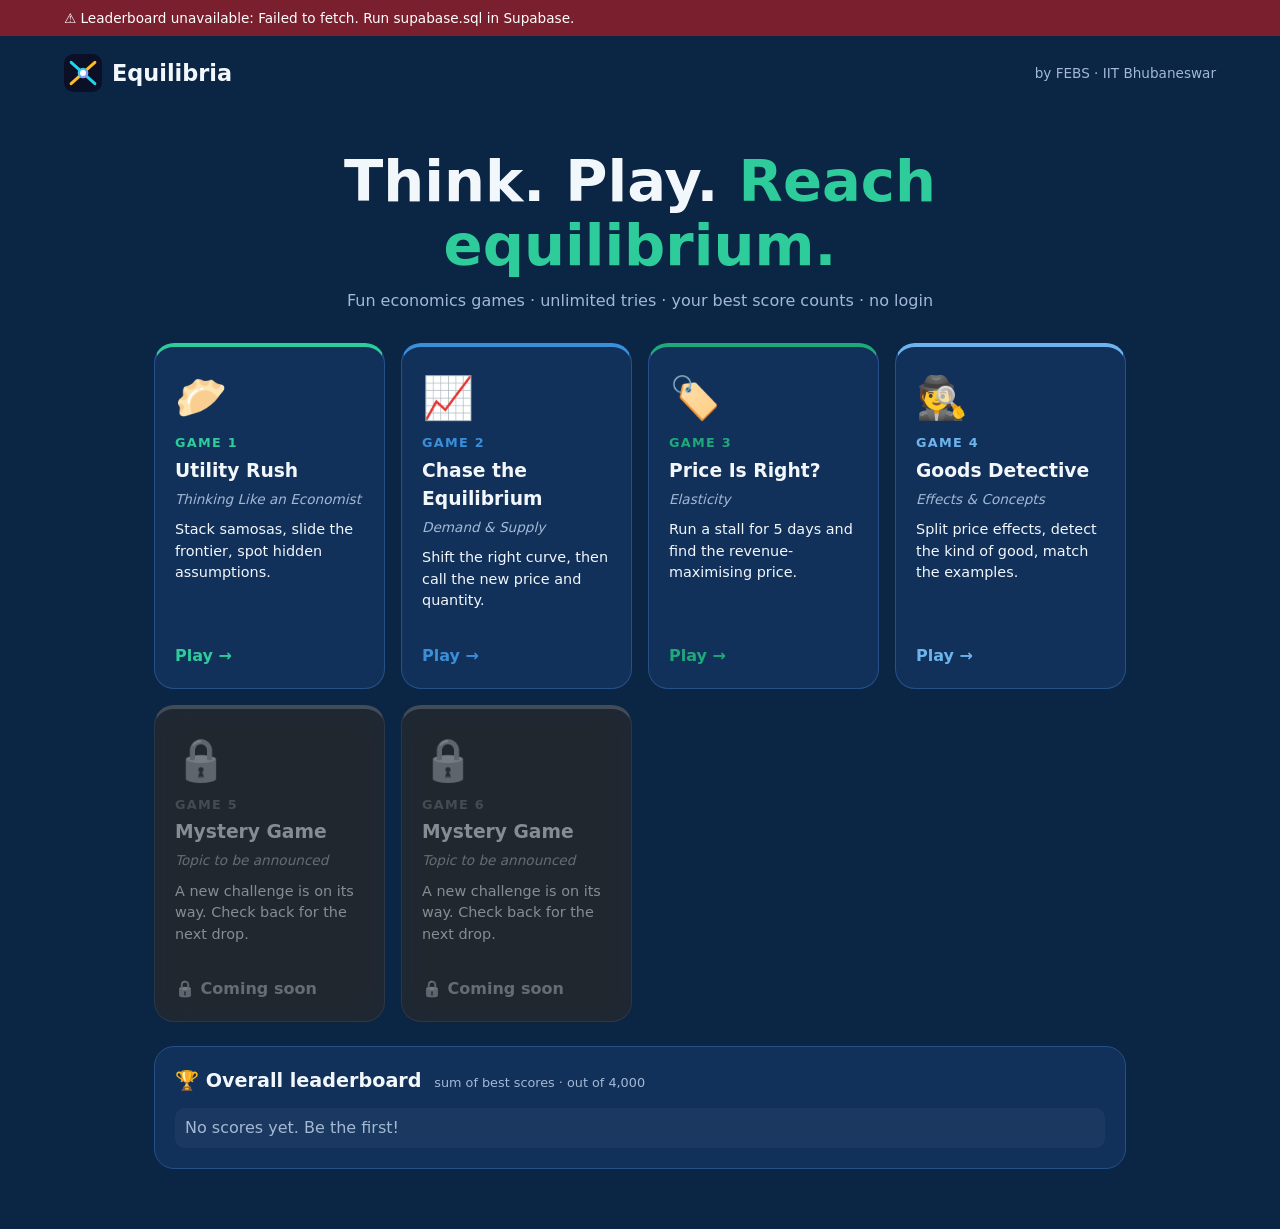
==== commit fdce5a1b: "Add files via upload" ====
--- a/index.html
+++ b/index.html
@@ -1,61 +1,97 @@
-<!doctype html><html lang="en"><head><meta charset="utf-8"><meta name="viewport" content="width=device-width,initial-scale=1"><title>Equilibria · FEBS Economics Games</title><link rel="icon" href="[data-uri]"><style>*{box-sizing:border-box;margin:0}
-:root{--bg:#070b1f;--g:rgba(255,255,255,.07);--b:rgba(255,255,255,.14);--t:#e8ecff;--m:#93a0cf;--c:#22d3ee}
+<!doctype html><html lang="en"><head><meta charset="utf-8"><meta name="viewport" content="width=device-width,initial-scale=1,viewport-fit=cover"><meta name="theme-color" content="#0b2545"><meta name="color-scheme" content="dark"><meta name="apple-mobile-web-app-capable" content="yes"><meta name="mobile-web-app-capable" content="yes"><title>Equilibria · FEBS Economics Games</title><link rel="icon" href="[data-uri]"><style>*{box-sizing:border-box;margin:0}
+:root{--bg:#0b2545;--g:#12315a;--b:#27508a;--t:#f2f7fc;--m:#a3b8d4;--c:#2ecc9a;--blue:#3a8fd9;--navy:#071a33}
 body{font:16px/1.5 system-ui,Segoe UI,Roboto,sans-serif;background:var(--bg);color:var(--t);min-height:100vh;overflow-x:hidden}
-.blob{position:fixed;border-radius:50%;filter:blur(90px);opacity:.45;z-index:-1;animation:fl 14s ease-in-out infinite alternate}
-.b1{width:420px;height:420px;background:#6d28d9;top:-120px;left:-100px}.b2{width:380px;height:380px;background:#0891b2;right:-100px;top:25%;animation-delay:-5s}.b3{width:340px;height:340px;background:#db2777;bottom:-120px;left:30%;animation-delay:-9s}
-@keyframes fl{to{transform:translate(60px,40px) scale(1.15)}}
 header{display:flex;align-items:center;justify-content:space-between;padding:18px 5vw}
 .brand{display:flex;align-items:center;gap:10px;font-weight:800;font-size:1.4rem;color:var(--t);text-decoration:none}.brand img{width:38px}
 .tag{color:var(--m);font-size:.85rem}
 main{max-width:1100px;margin:auto;padding:0 5vw 60px}
 .hero{text-align:center;padding:40px 0 30px}.hero h1{font-size:clamp(2rem,6vw,3.6rem);line-height:1.1}
-.hero h1 span{background:linear-gradient(90deg,#22d3ee,#a78bfa,#f472b6);-webkit-background-clip:text;background-clip:text;color:transparent}.hero p{color:var(--m);margin-top:12px}
+.hero h1 span{color:var(--c)}.hero p{color:var(--m);margin-top:12px}
 .grid{display:grid;grid-template-columns:repeat(auto-fit,minmax(230px,1fr));gap:16px;margin-bottom:24px}
 .card,.panel{background:var(--g);border:1px solid var(--b);border-radius:20px;backdrop-filter:blur(14px);padding:20px}
 .card{display:flex;flex-direction:column;gap:4px;text-decoration:none;color:var(--t);transition:.25s;position:relative;overflow:hidden}
-.card:before{content:"";position:absolute;inset:0;background:radial-gradient(circle at 0 0,var(--c),transparent 60%);opacity:.18}
-.card:hover{transform:translateY(-6px);border-color:var(--c);box-shadow:0 12px 40px -10px var(--c)}
+
+.card{border-top:4px solid var(--c)}.card:hover{transform:translateY(-4px);border-color:var(--c);box-shadow:0 10px 24px -12px rgba(0,0,0,.6)}
 .card>*{position:relative}.card .em{font-size:2.6rem}.card b{color:var(--c);font-size:.8rem;text-transform:uppercase;letter-spacing:.1em}
-.card i{color:var(--m);font-size:.85rem}.card p{font-size:.9rem;margin:6px 0;flex:1}.bestline{color:#fbbf24;font-size:.85rem;min-height:1.3em}
+.card i{color:var(--m);font-size:.85rem}.card p{font-size:.9rem;margin:6px 0;flex:1}.bestline{color:var(--c);font-size:.85rem;min-height:1.3em}
 .go{font-weight:700;color:var(--c)}
 h2{font-size:1.2rem;margin-bottom:12px}h2 small{color:var(--m);font-weight:400;font-size:.8rem;margin-left:6px}
 .lb{list-style:none;padding:0}.lb li{display:flex;gap:10px;padding:8px 10px;border-radius:10px;align-items:center}
-.lb li:nth-child(odd){background:rgba(255,255,255,.04)}.lb .me{outline:1px solid #fbbf24}
-.rk{width:2rem;text-align:center}.nm{flex:1;overflow:hidden;text-overflow:ellipsis;white-space:nowrap}.sc{font-weight:800;color:#fbbf24}.empty{color:var(--m)}
+.lb li:nth-child(odd){background:rgba(255,255,255,.04)}.lb .me{outline:1px solid var(--c)}
+.rk{width:2rem;text-align:center}.nm{flex:1;overflow:hidden;text-overflow:ellipsis;white-space:nowrap}.sc{font-weight:800;color:var(--c)}.empty{color:var(--m)}
 .back{color:var(--m);text-decoration:none;display:inline-block;margin:8px 0 14px}
 .gwrap{display:grid;grid-template-columns:1fr 300px;gap:16px}@media(max-width:850px){.gwrap{grid-template-columns:1fr}}
 .play{border-top:3px solid var(--c)}
-.btn{background:linear-gradient(135deg,#22d3ee,#8b5cf6);color:#fff;border:0;border-radius:12px;padding:11px 22px;font-weight:700;font-size:1rem;cursor:pointer;margin:8px 6px 0 0;transition:.2s}
-.btn:hover{transform:scale(1.04)}.btn:disabled{opacity:.4;cursor:default;transform:none}.btn.ghost{background:transparent;border:1px solid var(--b)}
+.btn{background:var(--c);color:var(--navy);border:0;border-radius:12px;padding:11px 22px;font-weight:700;font-size:1rem;cursor:pointer;margin:8px 6px 0 0;transition:.2s}
+.btn:hover{transform:scale(1.04);background:#4fdcae}.btn:disabled{opacity:.4;cursor:default;transform:none}.btn.ghost{background:transparent;color:var(--t);border:1px solid var(--b)}
 .rnd{color:var(--c);font-size:.8rem;text-transform:uppercase;letter-spacing:.08em;margin-bottom:8px}.mut{color:var(--m);font-size:.9rem}
 .intro p{color:var(--m);margin:10px 0 14px}.intro b{color:var(--t)}
 .claim{font-size:1.2rem;font-weight:600;margin:10px 0 14px}
 .opts{display:grid;gap:10px}.opt{background:var(--g);border:1px solid var(--b);color:var(--t);border-radius:12px;padding:12px;font-size:.95rem;cursor:pointer;text-align:left;transition:.2s}
-.opt:hover,.opt.sel{border-color:var(--c);background:rgba(34,211,238,.15)}.opt.ok{background:rgba(52,211,153,.3);border-color:#34d399}.opt.bad{background:rgba(244,63,94,.3);border-color:#f43f5e}
+.opt:hover,.opt.sel{border-color:var(--c);background:rgba(46,204,154,.18)}.opt.ok{background:rgba(46,204,154,.3);border-color:#2ecc9a}.opt.bad{background:rgba(229,86,109,.3);border-color:#e5566d}
 .opt.sm{padding:6px 12px;display:inline-block;margin:3px}.grp{display:flex;flex-wrap:wrap;align-items:center;margin:4px 0}.grp span{width:80px;color:var(--m);font-size:.85rem}
-.bar{height:8px;background:var(--g);border-radius:9px;overflow:hidden;margin-bottom:12px}.bar i{display:block;height:100%;width:100%;background:linear-gradient(90deg,#34d399,#fbbf24,#f43f5e)}
+.bar{height:8px;background:var(--g);border-radius:9px;overflow:hidden;margin-bottom:12px}.bar i{display:block;height:100%;width:100%;background:var(--c)}
 .stats{display:flex;gap:12px;margin:10px 0}.stats div{flex:1;background:var(--g);border-radius:12px;padding:10px;text-align:center;font-size:.8rem;color:var(--m)}.stats b{display:block;font-size:1.5rem;color:var(--t);letter-spacing:0}
 .food{font-size:2rem;min-height:3rem;word-break:break-all}.row{display:flex;flex-wrap:wrap}
-.result{text-align:center}.big{font-size:4.5rem;font-weight:900;background:linear-gradient(90deg,#fbbf24,#f472b6);-webkit-background-clip:text;background-clip:text;color:transparent}.big small{font-size:1.2rem}
-input{background:rgba(0,0,0,.3);border:1px solid var(--b);color:var(--t);border-radius:10px;padding:10px;font-size:1rem;width:100%;max-width:320px;margin:10px 0}
-input[type=range]{padding:0;max-width:none;accent-color:#22d3ee}
+.result{text-align:center}.big{font-size:4.5rem;font-weight:900;color:var(--c)}.big small{font-size:1.2rem}
+input{background:rgba(7,26,51,.6);border:1px solid var(--b);color:var(--t);border-radius:10px;padding:10px;font-size:1rem;width:100%;max-width:320px;margin:10px 0}
+input[type=range]{padding:0;max-width:none;accent-color:#2ecc9a}
 .cv{width:100%;max-width:420px;border-radius:12px;display:block;margin:8px 0;cursor:crosshair}
-svg.g{width:100%;max-width:380px;background:rgba(0,0,0,.25);border-radius:12px}
+svg.g{width:100%;max-width:380px;background:rgba(7,26,51,.55);border-radius:12px}
 #fb{margin:10px 0;min-height:1.4em}
-.legend{background:rgba(0,0,0,.25);border:1px solid var(--b);border-radius:12px;padding:10px 14px;margin:10px 0;font-size:.82rem;color:var(--m)}
+.legend{background:rgba(7,26,51,.55);border:1px solid var(--b);border-radius:12px;padding:10px 14px;margin:10px 0;font-size:.82rem;color:var(--m)}
 .legend>b{color:var(--t);display:block;margin-bottom:4px}.legend ul{list-style:none;padding:0;display:grid;gap:3px 14px;grid-template-columns:repeat(auto-fit,minmax(210px,1fr))}.legend li b{color:var(--t)}
-.rules{background:rgba(0,0,0,.2);border:1px solid var(--b);border-radius:12px;padding:12px 16px;margin:14px 0;font-size:.88rem;color:var(--m)}
+.rules{background:rgba(7,26,51,.45);border:1px solid var(--b);border-radius:12px;padding:12px 16px;margin:14px 0;font-size:.88rem;color:var(--m)}
 .rules h4{color:var(--t);margin:12px 0 4px;font-size:.95rem}.rules h4:first-child{margin-top:0}.rules ul{padding-left:18px}.rules li{margin:3px 0}.rules b{color:var(--t)}
 details.rules summary{cursor:pointer;color:var(--c);font-weight:700}
 .hint{margin:8px 0;font-size:.85rem;color:var(--m)}.hint summary{cursor:pointer;color:var(--c)}
 .card.locked{filter:grayscale(1);opacity:.5;cursor:not-allowed}.card.locked:hover{transform:none;box-shadow:none;border-color:var(--b)}.card.locked .go{color:var(--m)}
+
+/* ---------- Mobile & touch ---------- */
+html{-webkit-text-size-adjust:100%;touch-action:manipulation}
+body{min-height:100vh;min-height:100dvh;padding-left:env(safe-area-inset-left);padding-right:env(safe-area-inset-right);padding-bottom:env(safe-area-inset-bottom);-webkit-tap-highlight-color:transparent}
+button{touch-action:manipulation;-webkit-user-select:none;user-select:none;font-family:inherit}
+input[type=range]{-webkit-appearance:none;appearance:none;background:transparent;width:100%;height:38px;touch-action:pan-y}
+input[type=range]::-webkit-slider-runnable-track{height:8px;border-radius:9px;background:rgba(255,255,255,.22)}
+input[type=range]::-webkit-slider-thumb{-webkit-appearance:none;width:28px;height:28px;border-radius:50%;background:#2ecc9a;border:3px solid #fff;margin-top:-10px;box-shadow:0 2px 8px rgba(0,0,0,.4)}
+input[type=range]::-moz-range-track{height:8px;border-radius:9px;background:rgba(255,255,255,.22)}
+input[type=range]::-moz-range-thumb{width:22px;height:22px;border-radius:50%;background:#2ecc9a;border:3px solid #fff}
+input[type=range]:disabled{opacity:.5}
+svg.g{display:block;margin:8px auto;height:auto}
+.result input{display:block;margin:10px auto}
+.btn,.opt{min-height:44px}
+@media(hover:none){.card:hover{transform:none;box-shadow:none;border-color:var(--b)}.btn:hover{transform:none}.opt:hover:not(.sel):not(.ok):not(.bad){border-color:var(--b);background:var(--g)}}
+@media(prefers-reduced-motion:reduce){@media(max-width:600px){
+header{padding:12px 4vw;gap:8px;flex-wrap:wrap}.brand{font-size:1.2rem}.tag{font-size:.72rem}
+main{padding:0 4vw 40px}
+.hero{padding:18px 0 14px}.hero p{font-size:.9rem}
+.card .em{font-size:2.1rem}.grid{gap:12px;margin-bottom:16px}
+h2{font-size:1.05rem}h2 small{display:block;margin:2px 0 0}
+.back{padding:10px 0;margin:0 0 6px;font-size:1rem}
+.gwrap{gap:12px}
+.btn{padding:13px 20px;font-size:1rem;margin:8px 6px 0 0}
+.row .btn{flex:1;margin-right:0}.row{gap:8px}
+.opt{padding:14px;font-size:1rem}.opts{gap:8px}
+.grp{gap:6px;margin:8px 0}.grp span{width:100%;font-weight:600}.grp .opt.sm{flex:1;margin:0;padding:10px 6px;text-align:center;min-width:64px}
+.claim{font-size:1.05rem;margin:8px 0 12px}
+.stats{gap:8px}.stats div{padding:8px 4px;font-size:.72rem}.stats b{font-size:1.25rem}
+.food{font-size:1.7rem}
+.big{font-size:3.6rem}
+.legend ul{grid-template-columns:1fr}
+.rules{padding:10px 12px;font-size:.86rem}
+.lb li{padding:10px 8px}
+#ok.btn{position:sticky;bottom:calc(10px + env(safe-area-inset-bottom));width:100%;margin:10px 0 0;z-index:5;box-shadow:0 6px 24px rgba(0,0,0,.5)}
+#nx.btn{width:100%;margin:10px 0 0}
+input{max-width:none}
+}
+@media(max-width:360px){.btn{padding:12px 14px}.grp .opt.sm{min-width:56px;font-size:.9rem}.big{font-size:3rem}}
 </style></head><body>
-<div class="blob b1"></div><div class="blob b2"></div><div class="blob b3"></div>
+
 <header><a class="brand" href="#"><img src="[data-uri]" alt="" width="38" height="38">Equilibria</a><span class="tag">by FEBS · IIT Bhubaneswar</span></header>
 <main id="app"></main>
 <script>
 // Supabase settings. OPEN_GAMES: how many games are playable (1-6). Raise it for weekly drops.
-window.CFG={URL:'https://hhmgivitibmvvenoteiv.supabase.co',KEY:'sb_publishable_dY3kcPyEpE-S2YPfKL8wiQ_-fAXM32Q',OPEN_GAMES:4};
+window.CFG={URL:'https://hhmgivitibmvvenoteiv.supabase.co',KEY:'sb_publishable_dY3kcPyEpE-S2YPfKL8wiQ_-fAXM32Q',OPEN_GAMES:4,RESET:'v1'};
 
 const $=(s,e=document)=>e.querySelector(s),R=(a,b)=>a+Math.random()*(b-a),RI=(a,b)=>Math.floor(R(a,b+1)),sh=a=>[...a].sort(()=>Math.random()-.5);
 const timers=[],every=(f,ms)=>{const i=setInterval(f,ms);timers.push(i);return i},clearTimers=()=>timers.splice(0).forEach(clearInterval);
@@ -63,7 +99,8 @@
 const grp=(id,lab,o)=>`<div class="grp" id="${id}"><span>${lab}</span>${o.map(([v,t])=>`<button class="opt sm" data-v="${v}">${t}</button>`).join('')}</div>`;
 const grpInit=el=>el.querySelectorAll('.grp').forEach(g=>g.querySelectorAll('button').forEach(b=>b.onclick=()=>{g.querySelectorAll('button').forEach(x=>x.classList.remove('sel'));b.classList.add('sel')}));
 const val=(el,id)=>{const b=$('#'+id+' .sel',el);return b?b.dataset.v:null};
-const nextBtn=(el,f,t='Next →')=>{el.insertAdjacentHTML('beforeend',`<button class="btn" id="nx">${t}</button>`);$('#nx',el).onclick=f};
+const topScroll=el=>{const r=el.getBoundingClientRect();if(r.top<0)scrollTo({top:scrollY+r.top-70,behavior:'smooth'})};
+const nextBtn=(el,f,t='Next →')=>{el.insertAdjacentHTML('beforeend',`<button class="btn" id="nx">${t}</button>`);const b=$('#nx',el);b.onclick=()=>{f();topScroll(el)};b.scrollIntoView({block:'nearest',behavior:'smooth'})};
 
 /* ---------- GAME 1: Utility Rush ---------- */
 const CL=[
@@ -96,7 +133,7 @@
 [350,[['The price of pizza itself falls',0,0],['Incomes rise, but the good is an inferior good (instant noodles)',-1,0],['Buyers expect pizza prices to rise next month',1,0],['The price of pizza itself rises',0,0],['Price of burgers (a substitute) falls',-1,0],['Sellers expect higher prices next month and hold stock back',0,-1],['A per-unit tax is imposed on sellers',0,-1]],6],
 [350,[['Pizza turns fashionable AND ovens improve',1,1],['Incomes rise AND cheese costs surge',1,-1],['Health scare AND new technology',-1,1],['Fad fades AND flour costs soar',-1,-1],['Tastes improve AND input costs fall',1,1],['Incomes fall AND sellers face a tax',-1,-1]],5]];
 const gsvg=(dd,ds,rev)=>{const sd=dd*40,ss=ds*40,D=o=>`x1="40" y1="${40-o*2/3}" x2="280" y2="${40+(240-o)*2/3}"`,S=o=>`x1="40" y1="${200+o*2/3}" x2="280" y2="${200-(240-o)*2/3}"`,ex=160+(sd+ss)/2,ey=40+(ex-40-sd)*2/3;
-return `<svg class="g" viewBox="0 0 320 240"><defs><clipPath id="cp"><rect x="40" y="20" width="250" height="200"/></clipPath></defs><path d="M40 20V220H290" stroke="#93a0cf" fill="none"/><text x="292" y="226" fill="#93a0cf" font-size="11">Q</text><text x="28" y="16" fill="#93a0cf" font-size="11">P</text><g clip-path="url(#cp)" stroke-width="3" stroke-linecap="round"><line ${D(0)} stroke="#22d3ee" ${rev?'stroke-dasharray="5 5" opacity=".4"':''}/><line ${S(0)} stroke="#fbbf24" ${rev?'stroke-dasharray="5 5" opacity=".4"':''}/>${rev?`<line ${D(sd)} stroke="#22d3ee"/><line ${S(ss)} stroke="#fbbf24"/>`:''}</g><text x="250" y="190" fill="#22d3ee" font-size="12">D</text><text x="250" y="60" fill="#fbbf24" font-size="12">S</text><circle cx="160" cy="120" r="4" fill="#fff" opacity=".6"/>${rev?`<circle cx="${ex}" cy="${ey}" r="7" fill="#f472b6" stroke="#fff" stroke-width="2"/>`:''}</svg>`};
+return `<svg class="g" viewBox="0 0 320 240"><defs><clipPath id="cp"><rect x="40" y="20" width="250" height="200"/></clipPath></defs><path d="M40 20V220H290" stroke="#93a0cf" fill="none"/><text x="292" y="226" fill="#93a0cf" font-size="11">Q</text><text x="28" y="16" fill="#93a0cf" font-size="11">P</text><g clip-path="url(#cp)" stroke-width="3" stroke-linecap="round"><line ${D(0)} stroke="#2ecc9a" ${rev?'stroke-dasharray="5 5" opacity=".4"':''}/><line ${S(0)} stroke="#4aa3f0" ${rev?'stroke-dasharray="5 5" opacity=".4"':''}/>${rev?`<line ${D(sd)} stroke="#2ecc9a"/><line ${S(ss)} stroke="#4aa3f0"/>`:''}</g><text x="250" y="190" fill="#2ecc9a" font-size="12">D</text><text x="250" y="60" fill="#4aa3f0" font-size="12">S</text><circle cx="160" cy="120" r="4" fill="#fff" opacity=".6"/>${rev?`<circle cx="${ex}" cy="${ey}" r="7" fill="#ffffff" stroke="#2ecc9a" stroke-width="2"/>`:''}</svg>`};
 G[2]={intro:'<h3>3 levels · 1000 pts</h3><p>An event hits the pizza market. Choose whether <b>demand</b> and <b>supply</b> shift left, right, or not at all (a price change is only a <i>movement</i>), then call the new <b>price</b> and <b>quantity</b>. Use <b>?</b> when the effect is ambiguous and <b>—</b> for no change. Speed earns a bonus on perfect calls.</p>',
 play(el,done){let s=0,li=0,ei=0;const pools=LV.map(l=>sh(l[1]));
 const w=x=>x>0?'shifts right':x<0?'shifts left':'does not shift',sym=x=>x==1?'rises':x==-1?'falls':x=='x'?'is ambiguous':'is unchanged';
@@ -141,7 +178,7 @@
 G[4]={intro:'<h3>3 quick rounds · 1000 pts</h3><p><b>A · Effect Splitter (300)</b> Do the sums: price effect = substitution + income.<br><b>B · Goods Detective (400)</b> Read the clues and name the kind of good.<br><b>C · Match the Good (300)</b> Match everyday examples to their category.</p>',
 play(el,done){quiz(el,'Round A · Effect Splitter',mkA(),60,0,a=>quiz(el,'Round B · Goods Detective',mkB(),60,20,b=>quiz(el,'Round C · Match the Good',mkC(),40,10,c=>done(a+b+c),'','Finish'),HINT),'<div class="legend"><b>Remember</b>Price effect = Substitution effect + Income effect. For a price <i>fall</i>, substitution is always <b>+</b>.</div>')}};
 
-const LEGEND=`<div class="legend"><b>🔎 Symbol guide</b><ul><li><b style="color:#22d3ee">D</b> = demand curve (buyers)</li><li><b style="color:#fbbf24">S</b> = supply curve (sellers)</li><li>⚪ White dot = old equilibrium</li><li>🟣 Pink dot = new equilibrium (shown after you lock in)</li><li>Dashed lines = the original curves</li><li><b>P</b> = price · <b>Q</b> = quantity</li><li><b>← Left</b> = curve shifts left (decrease)</li><li><b>Right →</b> = curve shifts right (increase)</li><li><b>No shift</b> = curve stays where it is</li><li><b>↑</b> = rises · <b>↓</b> = falls</li><li><b>?</b> = ambiguous (depends on which shift is bigger)</li><li><b>—</b> = no change</li></ul></div>`;
+const LEGEND=`<div class="legend"><b>🔎 Symbol guide</b><ul><li><b style="color:#2ecc9a">D</b> = demand curve (buyers)</li><li><b style="color:#4aa3f0">S</b> = supply curve (sellers)</li><li>⚪ White dot = old equilibrium</li><li>⚪ Bright dot with green ring = new equilibrium (shown after you lock in)</li><li>Dashed lines = the original curves</li><li><b>P</b> = price · <b>Q</b> = quantity</li><li><b>← Left</b> = curve shifts left (decrease)</li><li><b>Right →</b> = curve shifts right (increase)</li><li><b>No shift</b> = curve stays where it is</li><li><b>↑</b> = rises · <b>↓</b> = falls</li><li><b>?</b> = ambiguous (depends on which shift is bigger)</li><li><b>—</b> = no change</li></ul></div>`;
 
 G[1].rules=`<h4>General</h4><ul><li>Three rounds, <b>1000 points</b> in total. Unlimited tries: your <b>best</b> score counts, and a faster time breaks ties.</li></ul>
 <h4>Round 1 · Samosa Stack (400 pts)</h4><ul><li>You get 3 foods, each worth up to about 133 pts.</li><li>Tap <b>Eat one</b> to eat another unit. Each unit adds <b>marginal utility</b> (extra satisfaction). It starts high, falls with every unit, and eventually turns <b>negative</b>.</li><li><b>Total utility</b> is the running sum of all marginal utilities. Tap <b>Bank it</b> to lock it in.</li><li>Your score = your banked total ÷ the best total possible. Bank just before marginal utility goes negative for full marks.</li><li>You can eat at most 14 units. The hidden curve is random every time.</li></ul>
@@ -163,16 +200,16 @@
 
 const app=$('#app'),H={apikey:CFG.KEY,'Content-Type':'application/json'};
 const GAMES=[
-{t:'Utility Rush',s:'Thinking Like an Economist',e:'🥟',c:'#22d3ee',d:'Stack samosas, slide the frontier, spot hidden assumptions.'},
-{t:'Chase the Equilibrium',s:'Demand & Supply',e:'📈',c:'#fbbf24',d:'Shift the right curve, then call the new price and quantity.'},
-{t:'Price Is Right?',s:'Elasticity',e:'🏷️',c:'#f472b6',d:'Run a stall for 5 days and find the revenue-maximising price.'},
-{t:'Goods Detective',s:'Effects & Concepts',e:'🕵️',c:'#a78bfa',d:'Split price effects, detect the kind of good, match the examples.'},
-{t:'Mystery Game',s:'Topic to be announced',e:'🔒',c:'#64748b',d:'A new challenge is on its way. Check back for the next drop.'},
-{t:'Mystery Game',s:'Topic to be announced',e:'🔒',c:'#64748b',d:'A new challenge is on its way. Check back for the next drop.'}];
+{t:'Utility Rush',s:'Thinking Like an Economist',e:'🥟',c:'#2ecc9a',d:'Stack samosas, slide the frontier, spot hidden assumptions.'},
+{t:'Chase the Equilibrium',s:'Demand & Supply',e:'📈',c:'#3a8fd9',d:'Shift the right curve, then call the new price and quantity.'},
+{t:'Price Is Right?',s:'Elasticity',e:'🏷️',c:'#1fa97a',d:'Run a stall for 5 days and find the revenue-maximising price.'},
+{t:'Goods Detective',s:'Effects & Concepts',e:'🕵️',c:'#6db4ee',d:'Split price effects, detect the kind of good, match the examples.'},
+{t:'Mystery Game',s:'Topic to be announced',e:'🔒',c:'#5b7799',d:'A new challenge is on its way. Check back for the next drop.'},
+{t:'Mystery Game',s:'Topic to be announced',e:'🔒',c:'#5b7799',d:'A new challenge is on its way. Check back for the next drop.'}];
 let rows=[],cur=0;
 const esc=s=>String(s).replace(/[&<>"']/g,c=>({'&':'&amp;','<':'&lt;','>':'&gt;','"':'&quot;',"'":'&#39;'}[c]));
 async function load(){try{const r=await fetch(CFG.URL+'/rest/v1/scores?select=name,game,score,time_ms,created_at&limit=5000',{headers:{apikey:CFG.KEY}});const j=await r.json();if(!Array.isArray(j))throw (j.message||r.status);rows=j;note('')}catch(e){note('⚠️ Leaderboard unavailable: '+(e.message||e)+'. Run supabase.sql in Supabase.')}draw()}
-function note(t){let n=$('#note');if(!n){n=document.createElement('div');n.id='note';n.style.cssText='background:#7f1d1d;color:#fff;padding:8px 5vw;font-size:.85rem';document.body.prepend(n)}n.textContent=t;n.style.display=t?'block':'none'}
+function note(t){let n=$('#note');if(!n){n=document.createElement('div');n.id='note';n.style.cssText='background:#7a1f2e;color:#fff;padding:8px 5vw;font-size:.85rem';document.body.prepend(n)}n.textContent=t;n.style.display=t?'block':'none'}
 function board(g){const m={};rows.forEach(r=>{if(g&&r.game!=g)return;const k=r.name.toLowerCase()+'|'+r.game,o=m[k];if(!o||r.score>o.score||(r.score==o.score&&r.time_ms<o.time_ms))m[k]=r});
 const b=Object.values(m);if(g)return b.map(r=>({name:r.name,score:r.score,time:r.time_ms,at:r.created_at})).sort((a,c)=>c.score-a.score||a.time-c.time||a.at.localeCompare(c.at));
 const t={};b.forEach(r=>{const k=r.name.toLowerCase();t[k]=t[k]||{name:r.name,score:0,time:0};t[k].score+=r.score;t[k].time+=r.time_ms});return Object.values(t).sort((a,c)=>c.score-a.score||a.time-c.time)}
@@ -182,14 +219,16 @@
 <section class="grid">${GAMES.map((g,i)=>{const n=i+1,ok=n<=CFG.OPEN_GAMES;return `<${ok?'a':'div'} class="card${ok?'':' locked'}" style="--c:${g.c}" ${ok?'href="#g'+n+'"':''}><div class="em">${g.e}</div><b>Game ${n}</b><h3>${g.t}</h3><i>${g.s}</i><p>${g.d}</p><div class="bestline" data-g="${n}"></div><span class="go">${ok?'Play →':'🔒 Coming soon'}</span></${ok?'a':'div'}>`}).join('')}</section>
 <section class="panel"><h2>🏆 Overall leaderboard <small>sum of best scores · out of 4,000</small></h2><div id="lbHome"></div></section>`;draw()}
 function game(n){cur=n;const g=GAMES[n-1];app.innerHTML=`<a class="back" href="#">← All games</a><div class="gwrap"><section class="panel play" style="--c:${g.c}"><h2>${g.e} ${g.t} <small>${g.s}</small></h2><div id="stage"></div><details class="rules"><summary>📖 Rules (open any time)</summary>${G[n].rules}</details></section><aside class="panel"><h2>🏆 ${g.t} <small>best scores</small></h2><div id="lb"></div></aside></div>`;draw();run(n)}
-function run(n){clearTimers();const st=$('#stage'),g=G[n];st.innerHTML=`<div class="intro">${g.intro}<div class="rules"><h4>📖 Detailed rules</h4>${g.rules}</div><button id="go" class="btn">Start</button></div>`;$('#go').onclick=()=>{const t0=Date.now();st.innerHTML='';g.play(st,sc=>finish(n,sc,Date.now()-t0))}}
+function run(n){clearTimers();const st=$('#stage'),g=G[n];st.innerHTML=`<div class="intro">${g.intro}<div class="rules"><h4>📖 Detailed rules</h4>${g.rules}</div><button id="go" class="btn">Start</button></div>`;$('#go').onclick=()=>{const t0=Date.now();st.innerHTML='';g.play(st,sc=>finish(n,sc,Date.now()-t0));topScroll(st)}}
 const grade=s=>s>=900?'🏅 Brilliant!':s>=700?'🔥 Strong run':s>=450?'👍 Solid, try to beat it':'🌱 Keep practising';
 function finish(n,sc,ms){clearTimers();sc=Math.round(Math.max(0,Math.min(1000,sc)));const k='eq_best_'+n;if(sc>(+localStorage[k]||0))localStorage[k]=sc;
 $('#stage').innerHTML=`<div class="result"><div class="big">${sc}<small>/1000</small></div><p>${grade(sc)}</p><p class="mut">Time ${(ms/1000).toFixed(1)}s · only your best attempt counts</p><input id="nm" maxlength="24" placeholder="Your name (shown on leaderboard)" value="${esc(localStorage.eq_name||'')}"><div class="row" style="justify-content:center"><button id="sub" class="btn">Submit score</button><button id="again" class="btn ghost">Play again</button></div><p id="msg" class="mut"></p></div>`;
-$('#again').onclick=()=>run(n);
+topScroll($('#stage'));$('#again').onclick=()=>{run(n);topScroll($('#stage'))};
 $('#sub').onclick=async()=>{const nm=$('#nm').value.trim();if(!nm){$('#msg').textContent='Enter a name first.';return}localStorage.eq_name=nm;$('#sub').disabled=true;
 try{const r=await fetch(CFG.URL+'/rest/v1/scores',{method:'POST',headers:{...H,Prefer:'return=minimal'},body:JSON.stringify({name:nm,game:n,score:sc,time_ms:ms})});if(!r.ok)throw new Error(r.status+' '+(await r.text()));$('#msg').textContent='✅ Submitted! It shows on the leaderboard if it is your best.';$('#sub').remove();load()}catch(e){$('#msg').textContent='Could not submit: '+e.message;$('#sub').disabled=false}}}
-function route(){clearTimers();const m=/^#g([1-6])$/.exec(location.hash);m&&+m[1]<=CFG.OPEN_GAMES?game(+m[1]):home()}
+function route(){clearTimers();scrollTo(0,0);const m=/^#g([1-6])$/.exec(location.hash);m&&+m[1]<=CFG.OPEN_GAMES?game(+m[1]):home()}
+// Change CFG.RESET (e.g. 'v2') to wipe every player's saved 'Your best' scores on their next visit.
+try{if(localStorage.eq_reset!==CFG.RESET){Object.keys(localStorage).filter(k=>k.startsWith('eq_best_')).forEach(k=>localStorage.removeItem(k));localStorage.eq_reset=CFG.RESET}}catch(e){}
 onhashchange=route;route();load();setInterval(load,15000);
 
 </script></body></html>
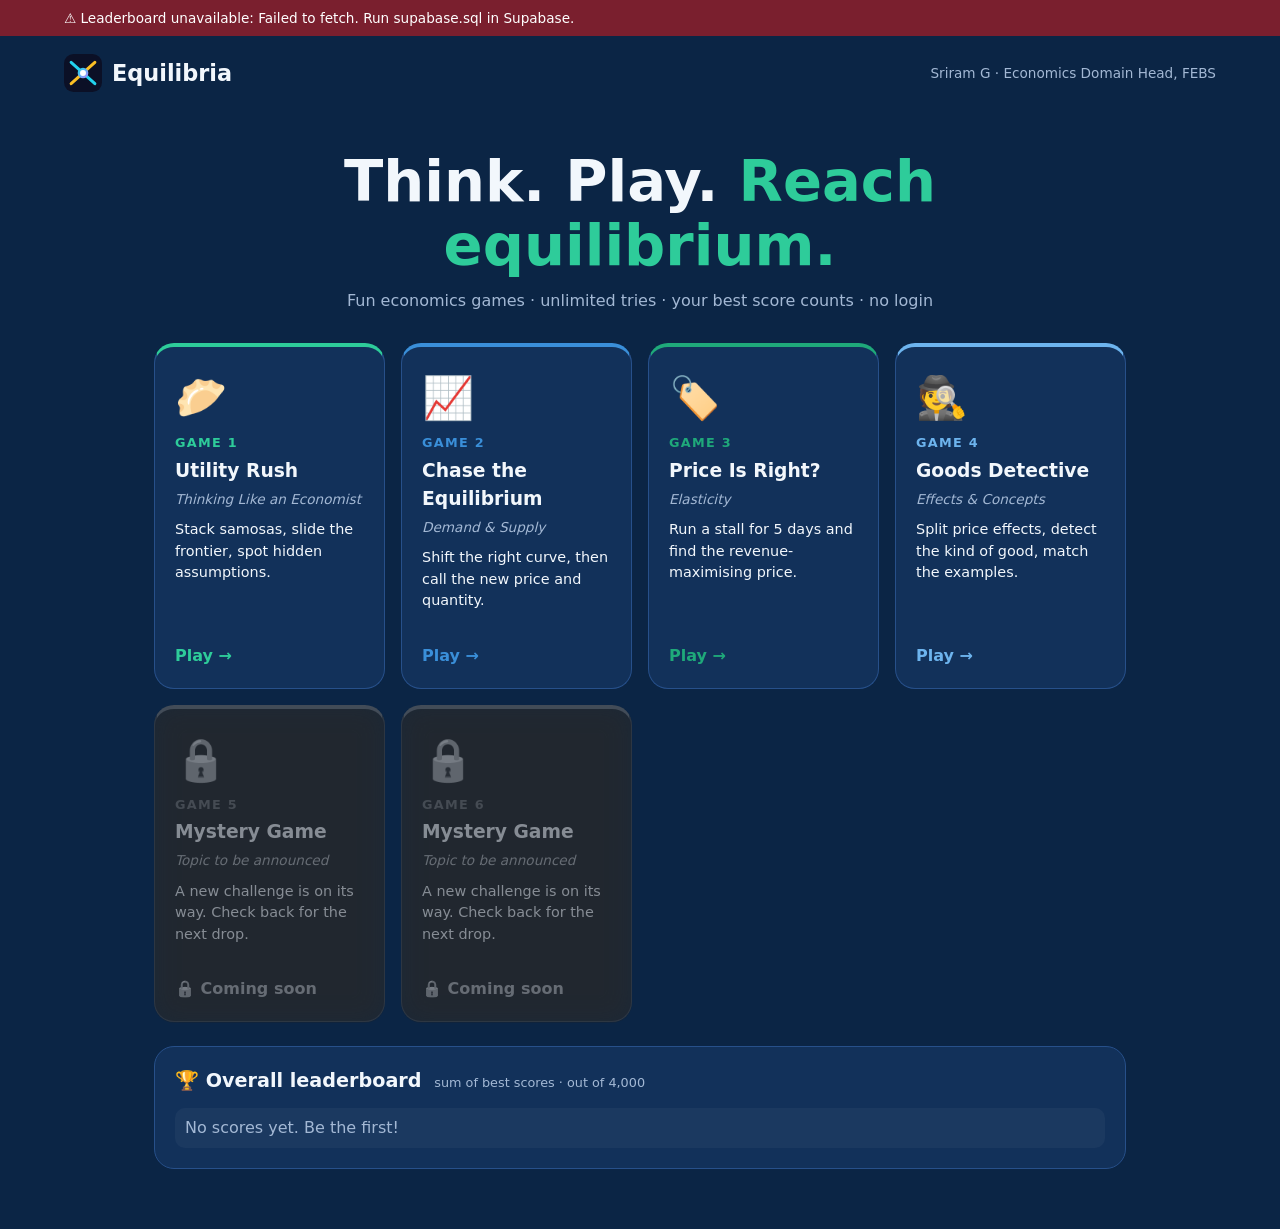
==== commit 3e5479fa: "Add files via upload" ====
--- a/index.html
+++ b/index.html
@@ -87,7 +87,7 @@
 @media(max-width:360px){.btn{padding:12px 14px}.grp .opt.sm{min-width:56px;font-size:.9rem}.big{font-size:3rem}}
 </style></head><body>
 
-<header><a class="brand" href="#"><img src="[data-uri]" alt="" width="38" height="38">Equilibria</a><span class="tag">by FEBS · IIT Bhubaneswar</span></header>
+<header><a class="brand" href="#"><img src="[data-uri]" alt="" width="38" height="38">Equilibria</a><span class="tag">Sriram G · Economics Domain Head, FEBS</span></header>
 <main id="app"></main>
 <script>
 // Supabase settings. OPEN_GAMES: how many games are playable (1-6). Raise it for weekly drops.
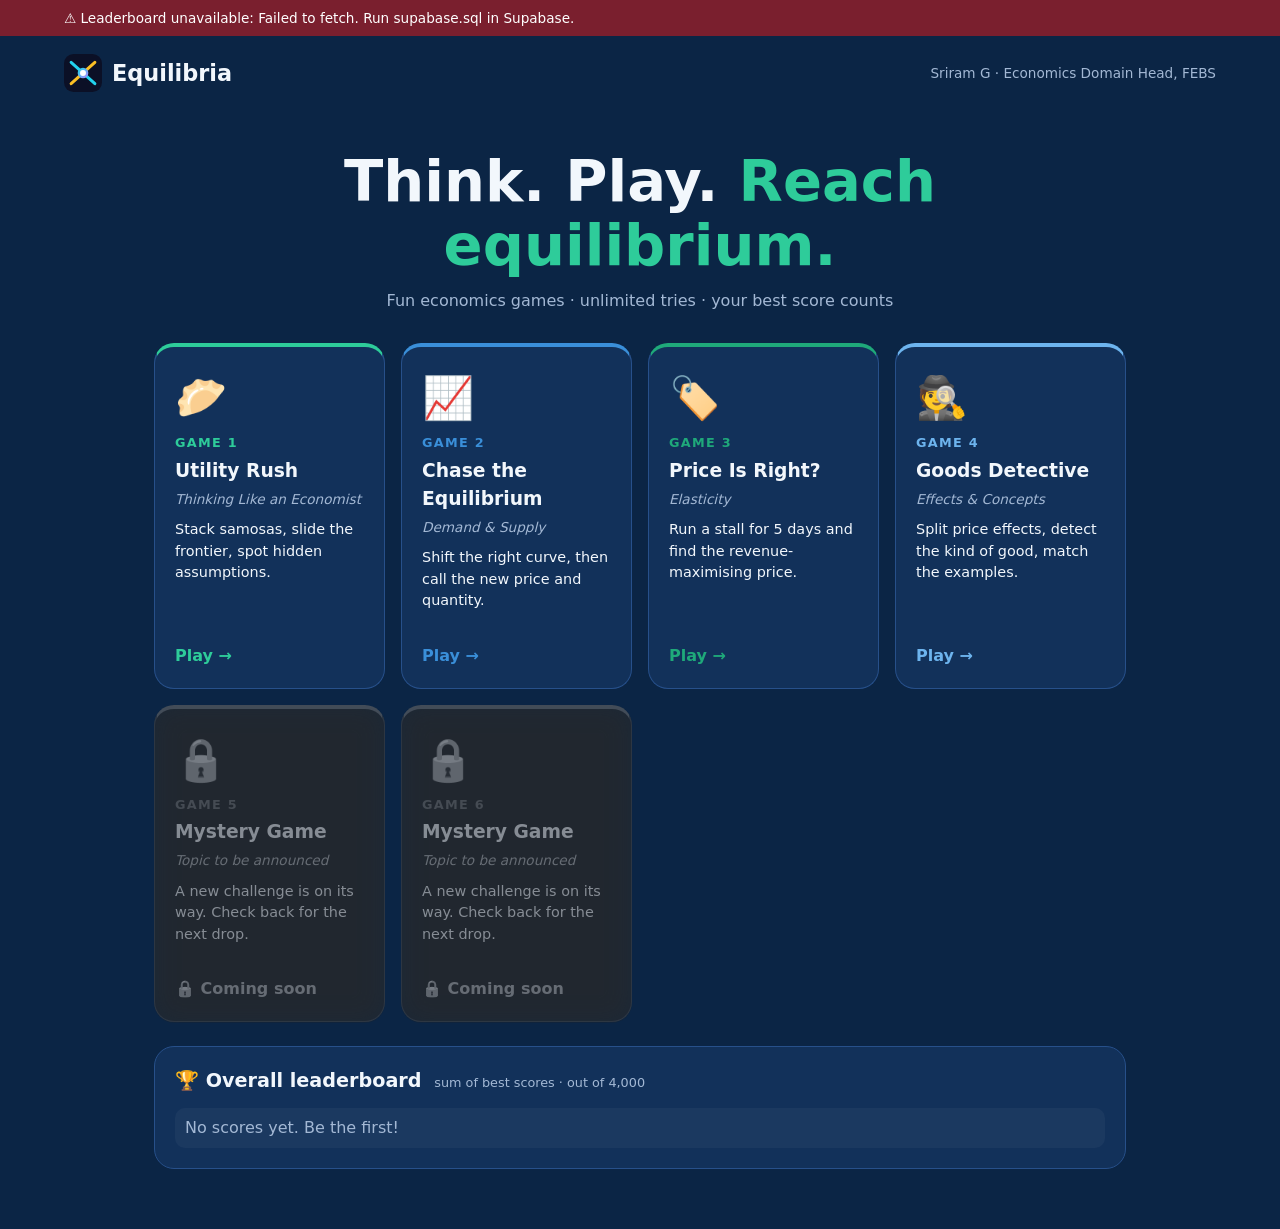
==== commit ad08e2ff: "Update index.html" ====
--- a/index.html
+++ b/index.html
@@ -215,7 +215,7 @@
 const t={};b.forEach(r=>{const k=r.name.toLowerCase();t[k]=t[k]||{name:r.name,score:0,time:0};t[k].score+=r.score;t[k].time+=r.time_ms});return Object.values(t).sort((a,c)=>c.score-a.score||a.time-c.time)}
 function lb(g,n){const me=(localStorage.eq_name||'').toLowerCase();return `<ol class="lb">${board(g).slice(0,n).map((r,i)=>`<li class="${r.name.toLowerCase()==me?'me':''}"><span class="rk">${['🥇','🥈','🥉'][i]||i+1}</span><span class="nm">${esc(r.name)}</span><span class="sc">${r.score}</span></li>`).join('')||'<li class="empty">No scores yet. Be the first!</li>'}</ol>`}
 function draw(){const a=$('#lbHome');if(a)a.innerHTML=lb(0,15);const b=$('#lb');if(b)b.innerHTML=lb(cur,15);document.querySelectorAll('.bestline').forEach(e=>{const v=localStorage['eq_best_'+e.dataset.g];e.textContent=v?'Your best: '+v:''})}
-function home(){cur=0;app.innerHTML=`<section class="hero"><h1>Think. Play. <span>Reach equilibrium.</span></h1><p>Fun economics games · unlimited tries · your best score counts · no login</p></section>
+function home(){cur=0;app.innerHTML=`<section class="hero"><h1>Think. Play. <span>Reach equilibrium.</span></h1><p>Fun economics games · unlimited tries · your best score counts</p></section>
 <section class="grid">${GAMES.map((g,i)=>{const n=i+1,ok=n<=CFG.OPEN_GAMES;return `<${ok?'a':'div'} class="card${ok?'':' locked'}" style="--c:${g.c}" ${ok?'href="#g'+n+'"':''}><div class="em">${g.e}</div><b>Game ${n}</b><h3>${g.t}</h3><i>${g.s}</i><p>${g.d}</p><div class="bestline" data-g="${n}"></div><span class="go">${ok?'Play →':'🔒 Coming soon'}</span></${ok?'a':'div'}>`}).join('')}</section>
 <section class="panel"><h2>🏆 Overall leaderboard <small>sum of best scores · out of 4,000</small></h2><div id="lbHome"></div></section>`;draw()}
 function game(n){cur=n;const g=GAMES[n-1];app.innerHTML=`<a class="back" href="#">← All games</a><div class="gwrap"><section class="panel play" style="--c:${g.c}"><h2>${g.e} ${g.t} <small>${g.s}</small></h2><div id="stage"></div><details class="rules"><summary>📖 Rules (open any time)</summary>${G[n].rules}</details></section><aside class="panel"><h2>🏆 ${g.t} <small>best scores</small></h2><div id="lb"></div></aside></div>`;draw();run(n)}
